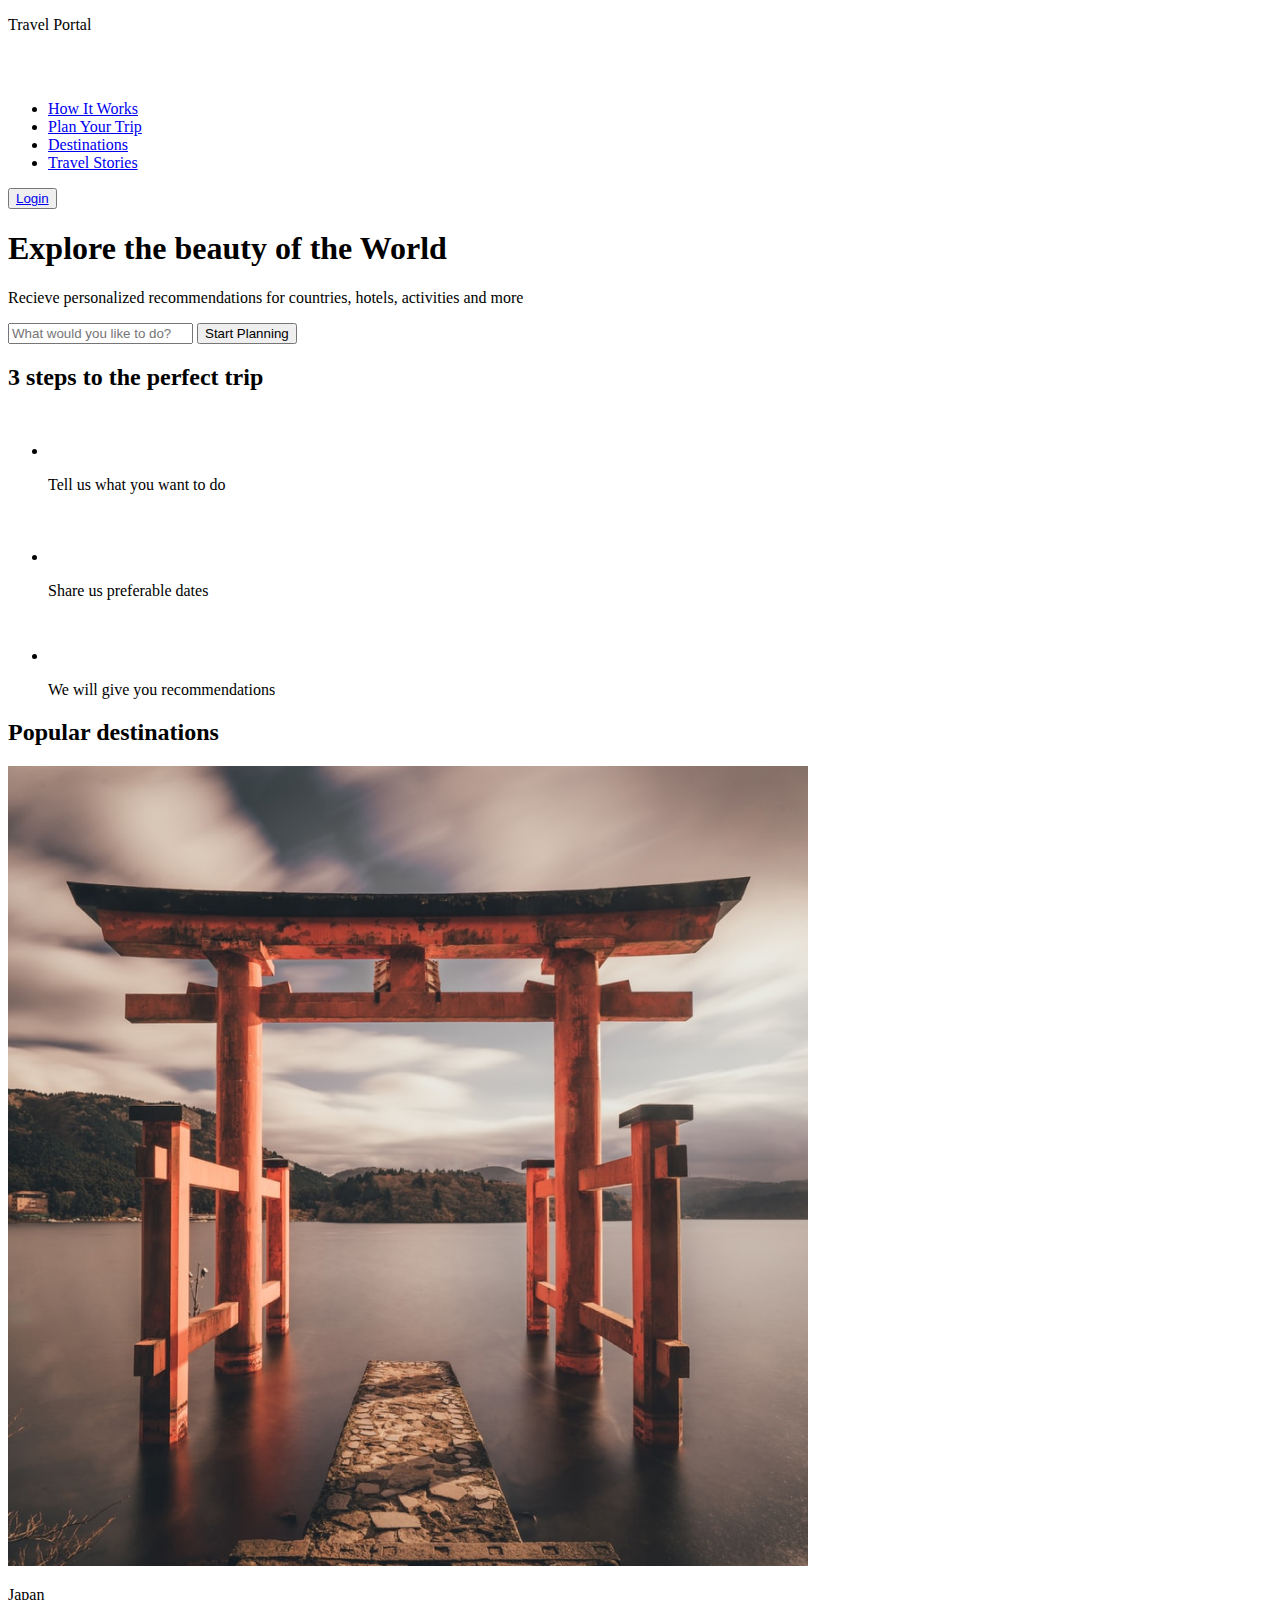
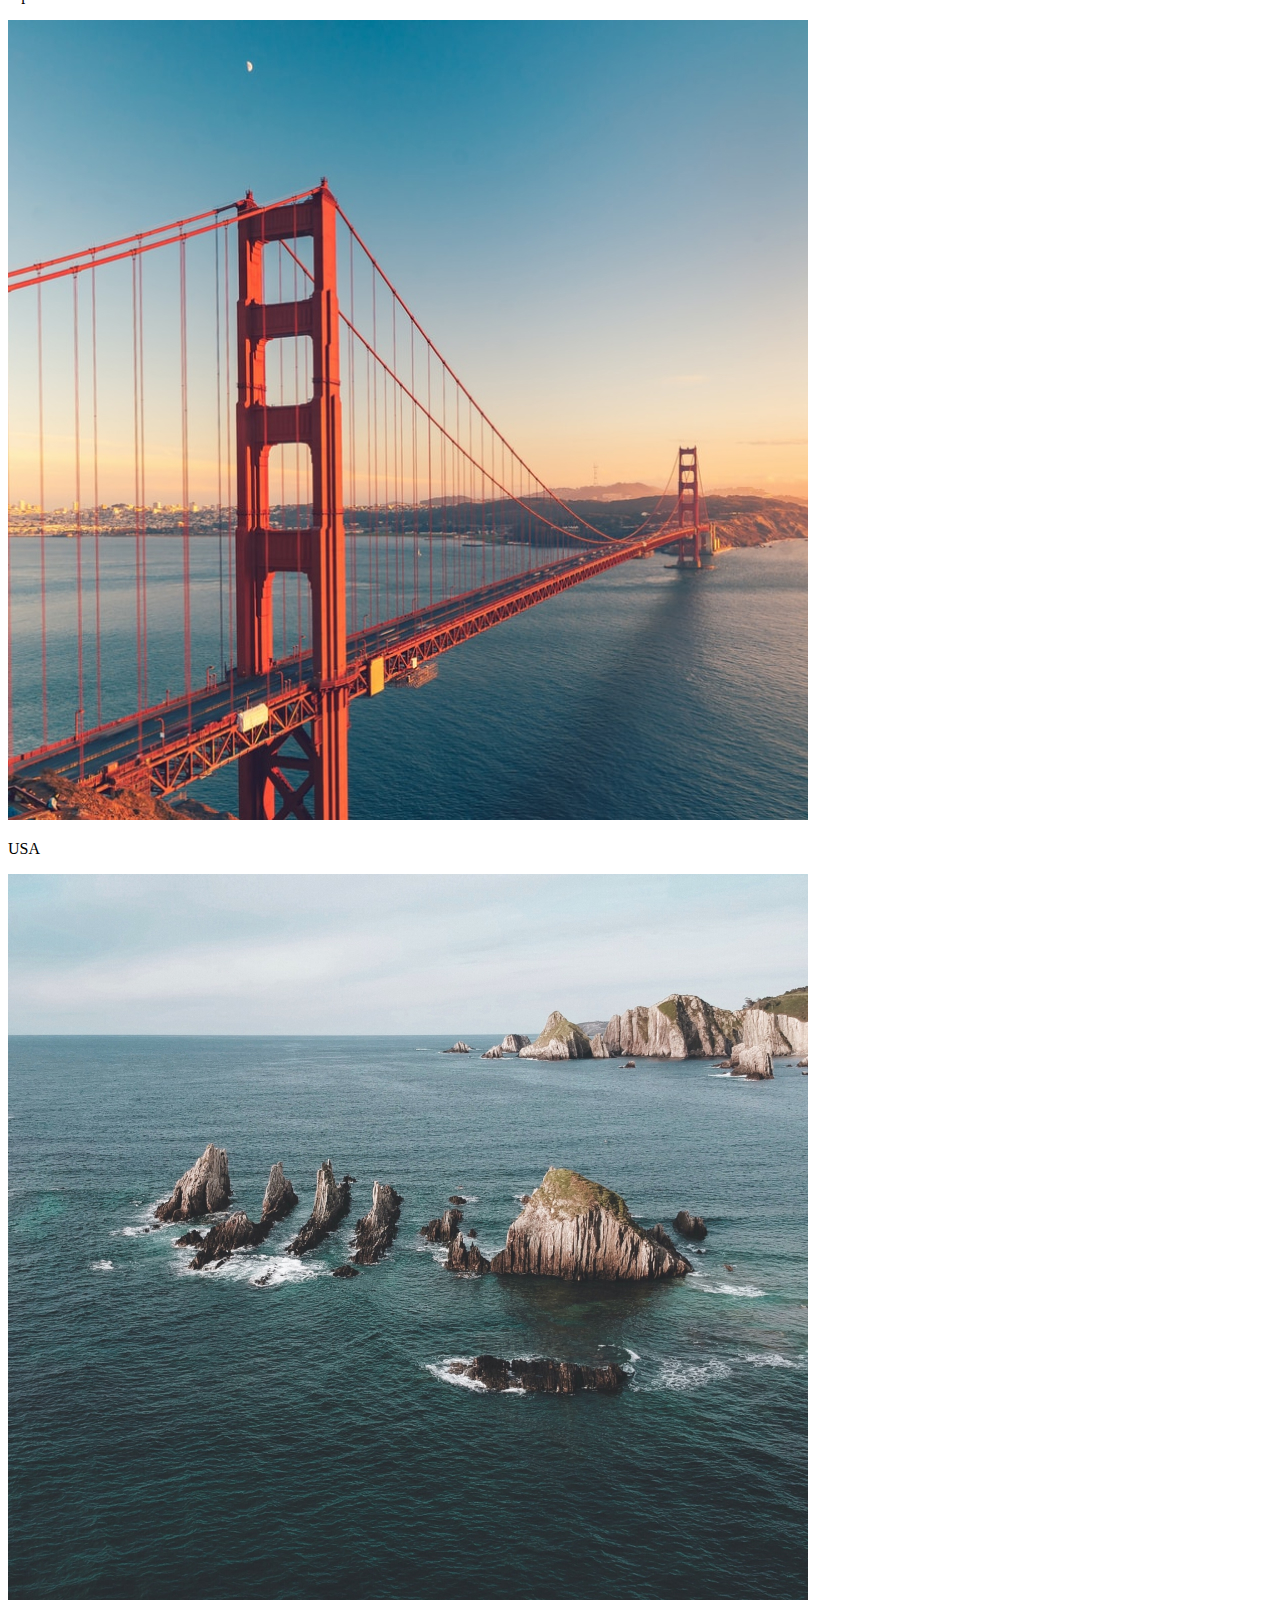
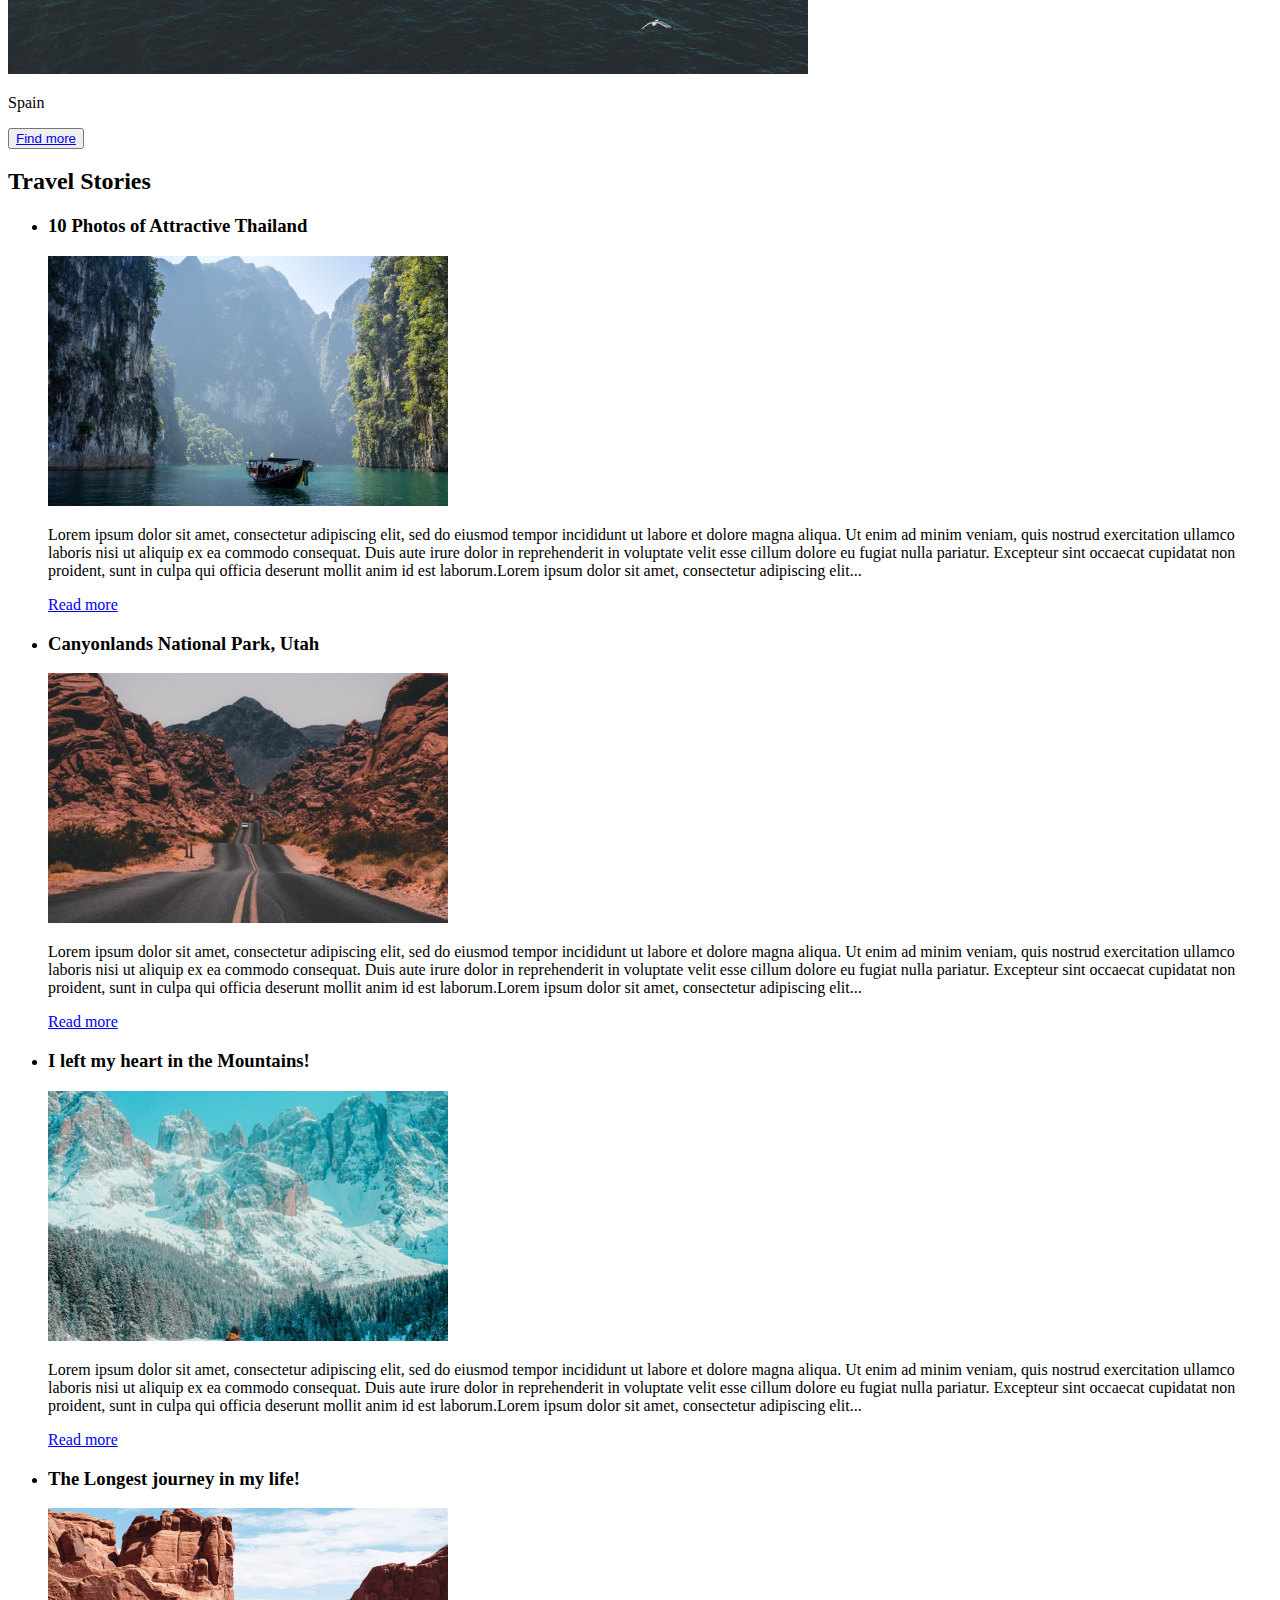
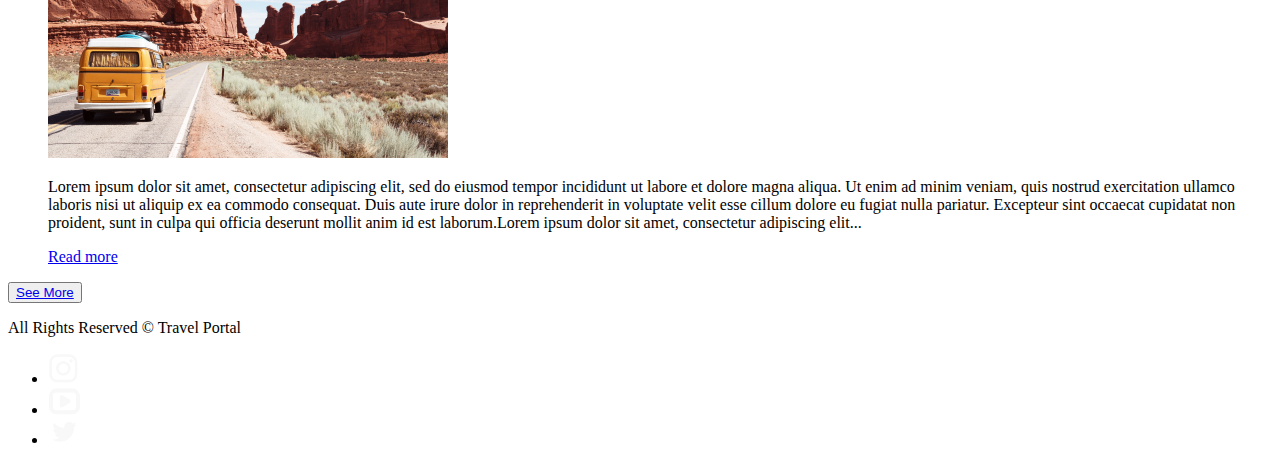
==== travel/index.html @ b2f16bc0 "feat: fill html file" ====
<!DOCTYPE html>
<html lang="en">

<head>
    <meta charset="UTF-8">
    <meta http-equiv="X-UA-Compatible" content="IE=edge">
    <meta name="viewport" content="width=device-width, initial-scale=1.0">
    <title>Travel</title>
    <link rel="stylesheet" href="style.css">
    <link rel="shortcut icon" href="assets/svg/site-logo.ico" type="image/x-icon">
</head>

<body>
    <div class="container">
        <header class="header">
            <p class="header__title">Travel Portal</p>
            <a class="logo-link" href="">
                <img class="logo" src="assets/svg/site-logo.svg" alt="Travel Portal logo" width="30" height="30">
            </a>
            <nav class="nav">
                <ul class="nav__list">
                    <li class="nav__item">
                        <a class="nav__link" href="#preview">How It Works</a>
                    </li>
                    <li class="nav__item">
                        <a class="nav__link" href="#steps">Plan Your Trip</a>
                    </li>
                    <li class="nav__item">
                        <a class="nav__link" href="#destinations">Destinations</a>
                    </li>
                    <li class="nav__item">
                        <a class="nav__link" href="#stories">Travel Stories</a>
                    </li>
                </ul>
            </nav>
            <button class="button">
                <a class="button__link" href="#">Login</a>
            </button>
        </header>
        <main class="main">
            <section class="preview" id="preview">
                <h1 class="preview__title">Explore the beauty of the World</h1>
                <p class="preview__text">Recieve personalized recommendations for countries, hotels, activities and more
                </p>
                <input class="preview__search" type="text" placeholder="What would you like to do?">
                <button class="button__link" href="#">Start Planning</button>
            </section>
            <section class="steps" id="steps">
                <h2 class="steps__title">3 steps to the perfect trip</h2>
                <ul class="steps__list">
                    <li class="steps__item">
                        <img class="steps__img" src="assets/svg/steps-bicycle.svg" alt="Bicycle" width="50" height="45">
                        <p class="steps__text">Tell us what you want to do</p>
                    </li>
                    <li class="steps__item">
                        <img class="steps__img" src="assets/svg/steps-calendar.svg" alt="Calendar" width="52"
                            height="52">
                        <p class="steps__text">Share us preferable dates</p>
                    </li>
                    <li class="steps__item">
                        <img class="steps__img" src="assets/svg/steps-airplane.svg" alt="Airplane" width="60"
                            height="45">
                        <p class="steps__text">We will give you recommendations</p>
                    </li>
                </ul>
            </section>
            <section class="destinations" id="destinations">
                <h2 class="destinations__title">Popular destinations</h2>
                <img class="destinations__img" src="assets/img/destinations-japan.jpg" alt="Japan" width="800"
                    height="800">
                <p class="destinations__text">Japan</p>
                <img class="destinations__img" src="assets/img/destinations-usa.jpg" alt="USA" width="800" height="800">
                <p class="destinations__text">USA</p>
                <img class="destinations__img" src="assets/img/destinations-spain.jpg" alt="Spain" width="800"
                    height="800">
                <p class="destinations__text">Spain</p>
                <button class="button">
                    <a class="button__link" href="#">Find more</a>
                </button>
            </section>
            <section class="stories" id="stories">
                <h2 class="stories__title">Travel Stories</h2>
                <ul class="stories__list">
                    <li class="stories__item">
                        <h3 class="stories__subtitle">10 Photos of Attractive Thailand</h3>
                        <img class="stories__img" src="assets/img/stories-river.jpg" alt="River" width="400"
                            height="250">
                        <p class="stories__text">Lorem ipsum dolor sit amet, consectetur adipiscing elit, sed do
                            eiusmod
                            tempor incididunt ut labore et dolore magna
                            aliqua. Ut enim ad minim veniam, quis nostrud exercitation ullamco laboris nisi ut aliquip
                            ex ea commodo consequat. Duis
                            aute irure dolor in reprehenderit in voluptate velit esse cillum dolore eu fugiat nulla
                            pariatur. Excepteur sint
                            occaecat cupidatat non proident, sunt in culpa qui officia deserunt mollit anim id est
                            laborum.Lorem ipsum dolor sit
                            amet, consectetur adipiscing elit...</p>
                        <a class="stories__link" href="#">Read more</a>
                    </li>
                    <li class="stories__item">
                        <h3 class="stories__subtitle">Canyonlands National Park, Utah</h3>
                        <img class="stories__img" src="assets/img/stories-long-road.jpg" alt="Long road" width="400"
                            height="250">
                        <p class="stories__text">Lorem ipsum dolor sit amet, consectetur adipiscing elit, sed do
                            eiusmod
                            tempor incididunt ut labore et dolore magna
                            aliqua. Ut enim ad minim veniam, quis nostrud exercitation ullamco laboris nisi ut aliquip
                            ex ea commodo consequat. Duis
                            aute irure dolor in reprehenderit in voluptate velit esse cillum dolore eu fugiat nulla
                            pariatur. Excepteur sint
                            occaecat cupidatat non proident, sunt in culpa qui officia deserunt mollit anim id est
                            laborum.Lorem ipsum dolor sit
                            amet, consectetur adipiscing elit...</p>
                        <a class="stories__link" href="#">Read more</a>
                    </li>
                    <li class="stories__item">
                        <h3 class="stories__subtitle">I left my heart in the Mountains!</h3>
                        <img class="stories__img" src="assets/img/stories-mountains.jpg" alt="Mountains" width="400"
                            height="250">
                        <p class="stories__text">Lorem ipsum dolor sit amet, consectetur adipiscing elit, sed do
                            eiusmod
                            tempor incididunt ut labore et dolore magna
                            aliqua. Ut enim ad minim veniam, quis nostrud exercitation ullamco laboris nisi ut aliquip
                            ex ea commodo consequat. Duis
                            aute irure dolor in reprehenderit in voluptate velit esse cillum dolore eu fugiat nulla
                            pariatur. Excepteur sint
                            occaecat cupidatat non proident, sunt in culpa qui officia deserunt mollit anim id est
                            laborum.Lorem ipsum dolor sit
                            amet, consectetur adipiscing elit...</p>
                        <a class="stories__link" href="#">Read more</a>
                    </li>
                    <li class="stories__item">
                        <h3 class="stories__subtitle">The Longest journey in my life!</h3>
                        <img class="stories__img" src="assets/img/stories-canyon.jpg" alt="Canyon" width="400"
                            height="250">
                        <p class="stories__text">Lorem ipsum dolor sit amet, consectetur adipiscing elit, sed do
                            eiusmod
                            tempor incididunt ut labore et dolore magna
                            aliqua. Ut enim ad minim veniam, quis nostrud exercitation ullamco laboris nisi ut aliquip
                            ex ea commodo consequat. Duis
                            aute irure dolor in reprehenderit in voluptate velit esse cillum dolore eu fugiat nulla
                            pariatur. Excepteur sint
                            occaecat cupidatat non proident, sunt in culpa qui officia deserunt mollit anim id est
                            laborum.Lorem ipsum dolor sit
                            amet, consectetur adipiscing elit...</p>
                        <a class="stories__link" href="#">Read more</a>
                    </li>
                </ul>
                <button class="button">
                    <a class="button__link" href="#">See More</a>
                </button>
            </section>
        </main>
        <footer class="footer">
            <p class="footer__copyright">All Rights Reserved &copy; Travel Portal</p>
            <ul class="social-list">
                <li class="social-list__item">
                    <a class="social-list__link" href="https://github.com/comeback-khv">
                        <img class="social-list__img" src="assets/svg/social-instagram.svg" alt="Instagram" width="31"
                            height="31">
                    </a>
                </li>
                <li class="social-list__item">
                    <a class="social-list__link" href="https://github.com/comeback-khv">
                        <img class="social-list__img" src="assets/svg/social-youtube.svg" alt="Youtube" width="33"
                            height="27">
                    </a>
                </li>
                <li class="social-list__item">
                    <a class="social-list__link" href="https://github.com/comeback-khv">
                        <img class="social-list__img" src="assets/svg/social-twitter.svg" alt="Twitter" width="32"
                            height="26">
                    </a>
                </li>
            </ul>
        </footer>
    </div>
</body>

</html>
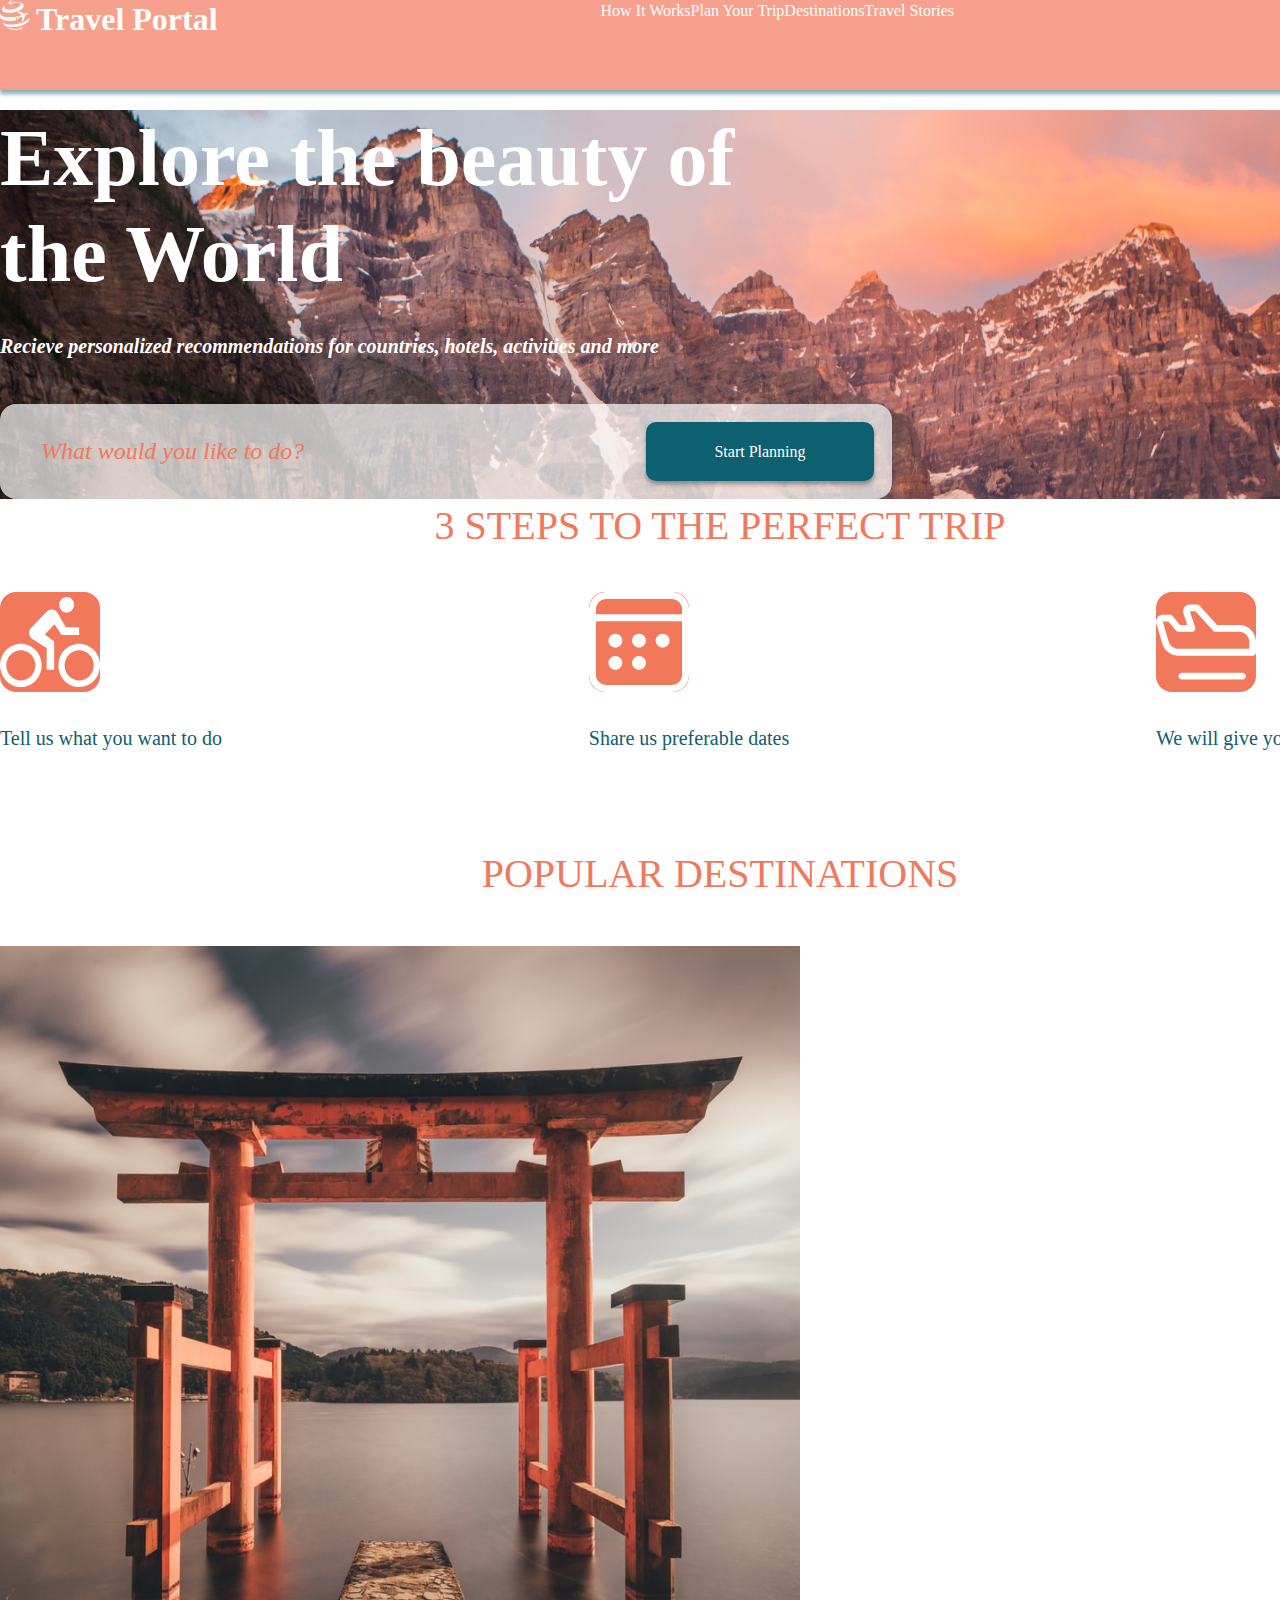
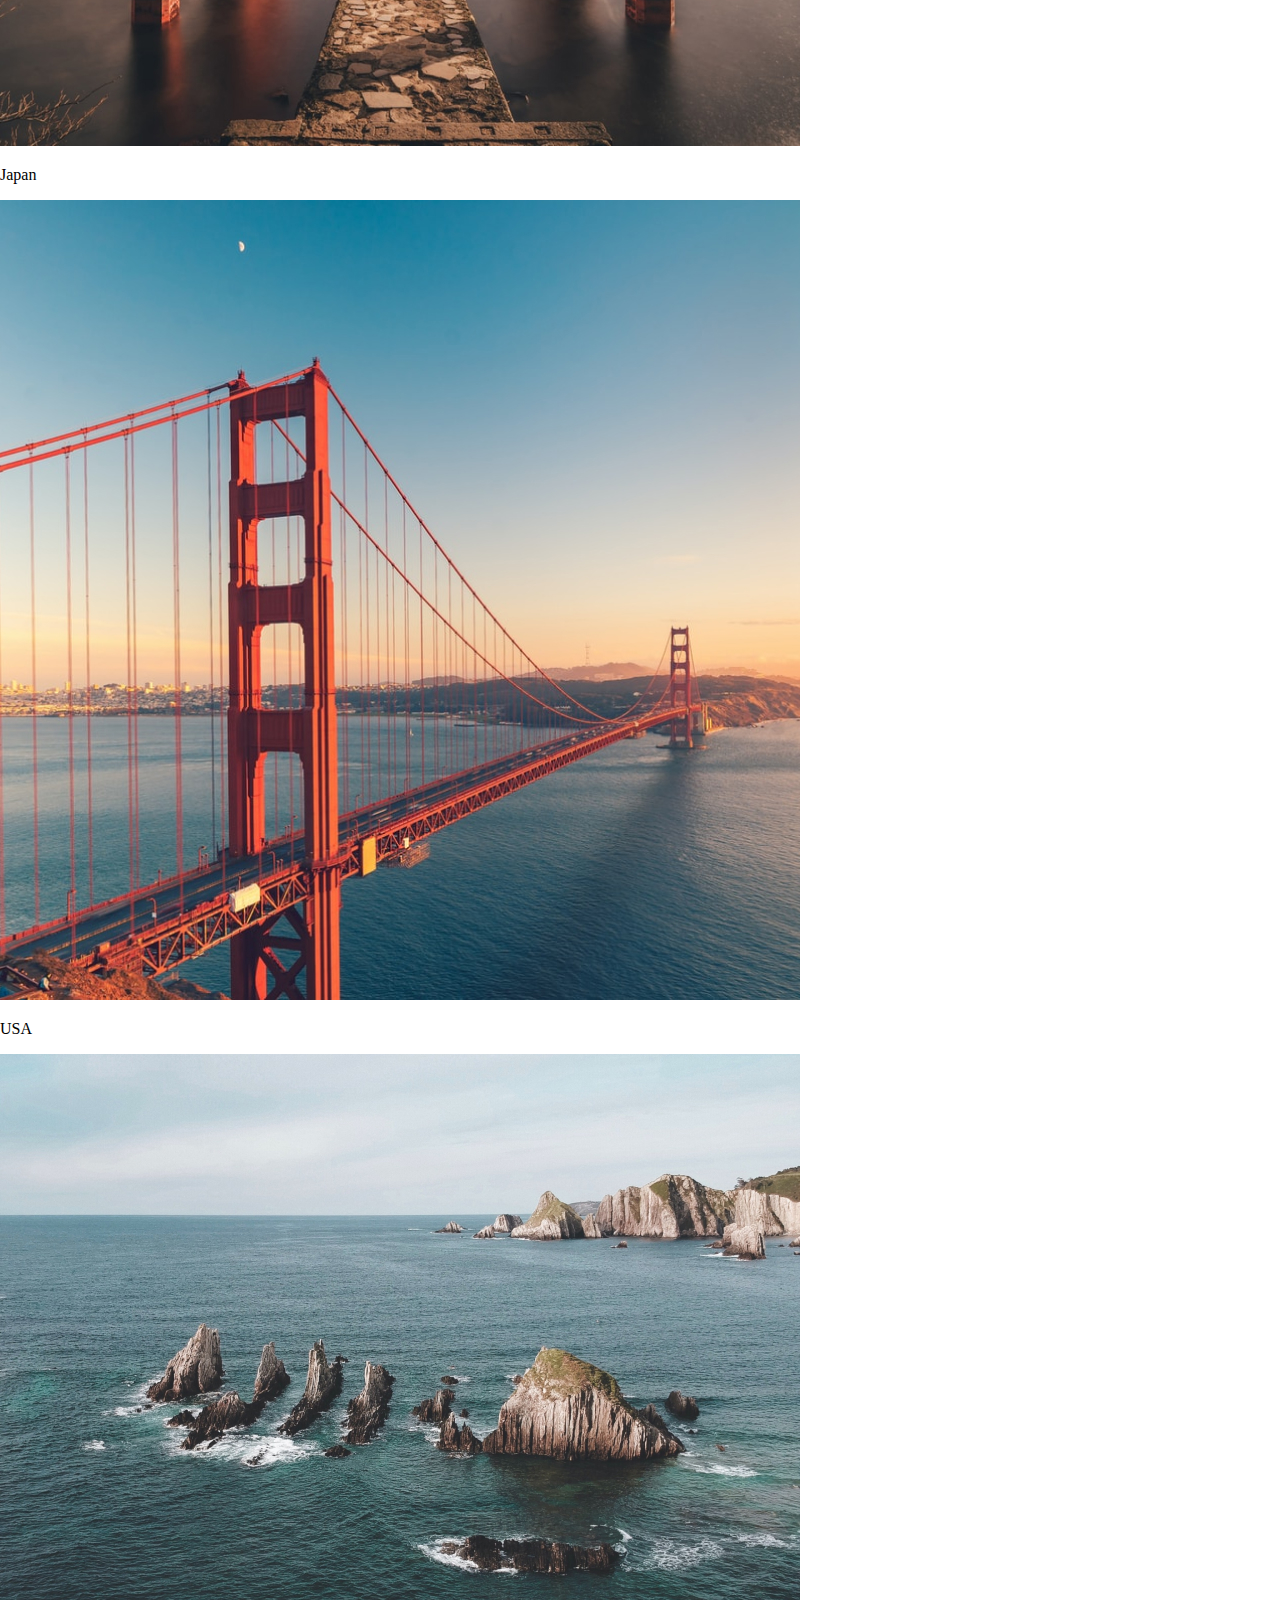
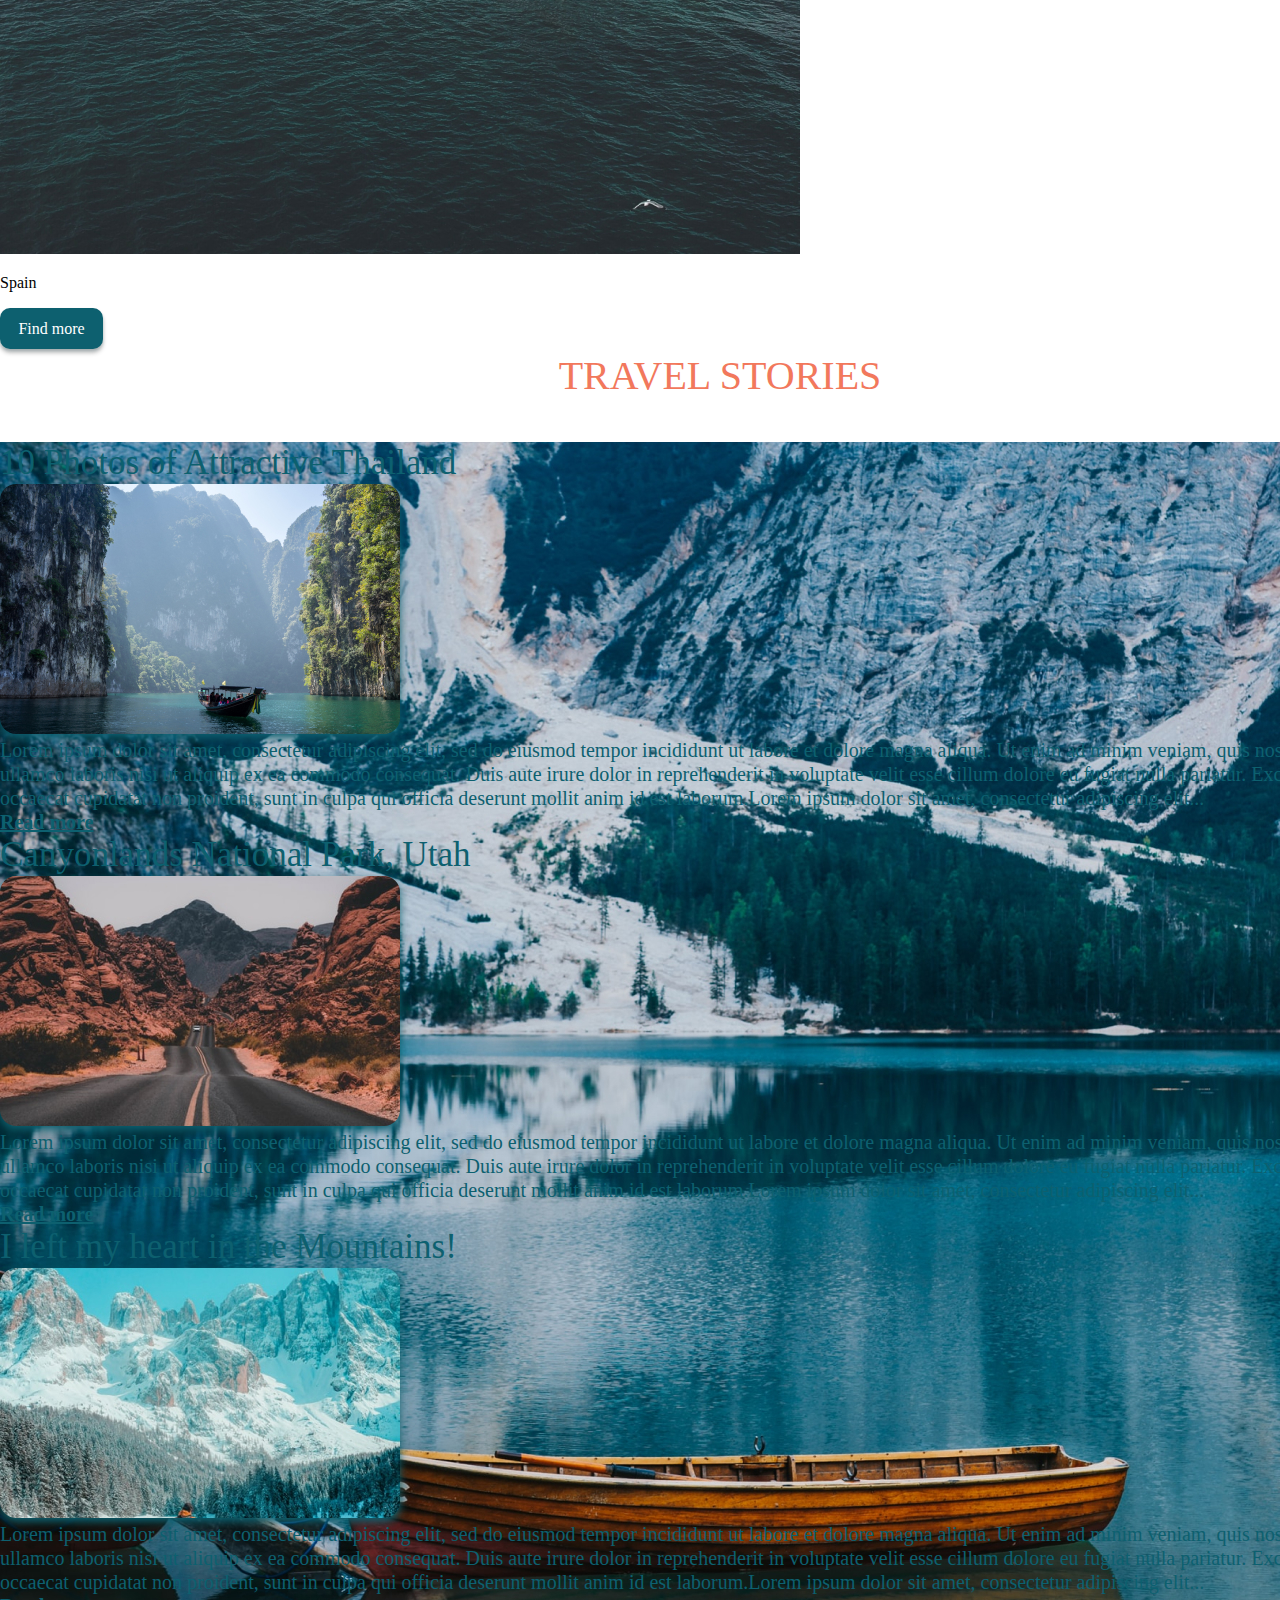
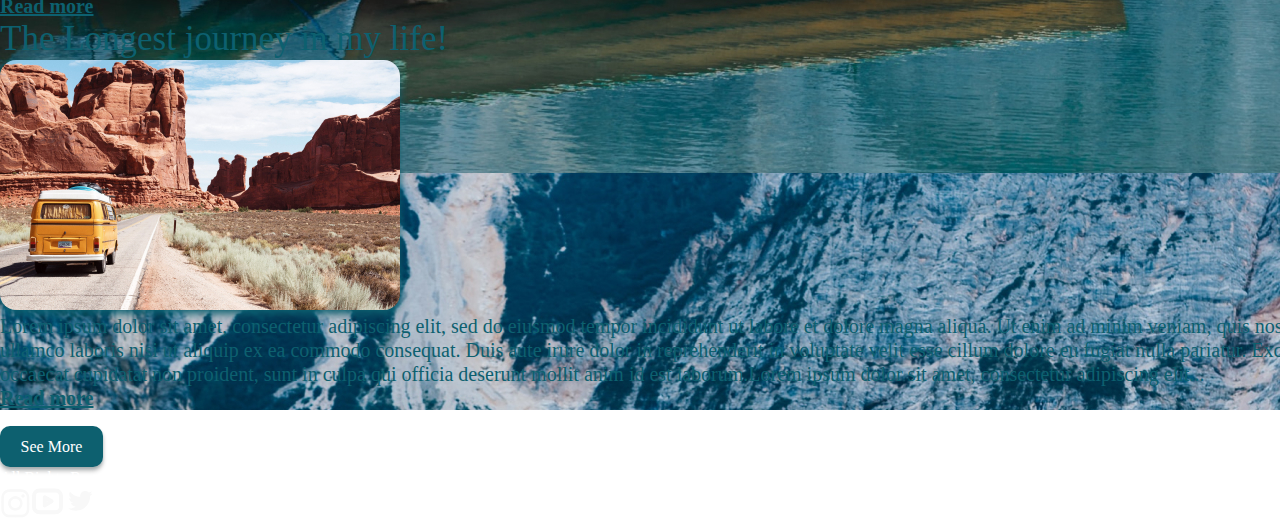
==== commit 836bd703: "feat: add css content and bg pics" ====
--- a/travel/index.html
+++ b/travel/index.html
@@ -13,10 +13,13 @@
 <body>
     <div class="container">
         <header class="header">
-            <p class="header__title">Travel Portal</p>
-            <a class="logo-link" href="">
-                <img class="logo" src="assets/svg/site-logo.svg" alt="Travel Portal logo" width="30" height="30">
-            </a>
+            <div class="logo">
+                <p class="logo__title">Travel Portal</p>
+                <a class="logo__link" href="#">
+                    <img class="logo__img" src="assets/svg/site-logo.svg" alt="Travel Portal logo" width="30"
+                        height="30">
+                </a>
+            </div>
             <nav class="nav">
                 <ul class="nav__list">
                     <li class="nav__item">
@@ -39,14 +42,18 @@
         </header>
         <main class="main">
             <section class="preview" id="preview">
-                <h1 class="preview__title">Explore the beauty of the World</h1>
+                <h1 class="preview__title">Explore the beauty of<br>the World</h1>
                 <p class="preview__text">Recieve personalized recommendations for countries, hotels, activities and more
                 </p>
-                <input class="preview__search" type="text" placeholder="What would you like to do?">
-                <button class="button__link" href="#">Start Planning</button>
+                <div class="preview__search">
+                    <input class="preview__input" type="text" placeholder="What would you like to do?">
+                    <button class="button preview__button">
+                        <a class="button__link" href="#">Start Planning</a>
+                    </button>
+                </div>
             </section>
             <section class="steps" id="steps">
-                <h2 class="steps__title">3 steps to the perfect trip</h2>
+                <h2 class="title steps__title">3 steps to the perfect trip</h2>
                 <ul class="steps__list">
                     <li class="steps__item">
                         <img class="steps__img" src="assets/svg/steps-bicycle.svg" alt="Bicycle" width="50" height="45">
@@ -65,7 +72,7 @@
                 </ul>
             </section>
             <section class="destinations" id="destinations">
-                <h2 class="destinations__title">Popular destinations</h2>
+                <h2 class="title destinations__title">Popular destinations</h2>
                 <img class="destinations__img" src="assets/img/destinations-japan.jpg" alt="Japan" width="800"
                     height="800">
                 <p class="destinations__text">Japan</p>
@@ -79,7 +86,7 @@
                 </button>
             </section>
             <section class="stories" id="stories">
-                <h2 class="stories__title">Travel Stories</h2>
+                <h2 class="title stories__title">Travel Stories</h2>
                 <ul class="stories__list">
                     <li class="stories__item">
                         <h3 class="stories__subtitle">10 Photos of Attractive Thailand</h3>
--- a/travel/style.css
+++ b/travel/style.css
@@ -0,0 +1,304 @@
+@font-face {
+    font-family: "Aleo";
+    src: url(assets/fonts/Aleo-Regular-400.ttf);
+    font-weight: 400;
+}
+
+@font-face {
+    font-family: "Aleo";
+    src: url(assets/fonts/Aleo-Bold-700.ttf);
+    font-weight: 700;
+}
+
+@font-face {
+    font-family: "Aleo";
+    src: url(assets/fonts/Aleo-Bold-Italic-700.ttf);
+    font-style: italic;
+    font-weight: 700;
+}
+
+@font-face {
+    font-family: "Magra";
+    src: url(assets/fonts/Magra-Bold-600.ttf);
+    font-weight: 600;
+}
+
+@font-face {
+    font-family: "Red Hat Text";
+    src: url(assets/fonts/RedHatText-Medium-500.ttf);
+    font-weight: 500;
+}
+
+body {
+    margin: 0;
+}
+
+.container {
+    margin: 0 auto;
+    width: 1440px;
+}
+
+.header {
+    display: flex;
+    justify-content: space-between;
+    margin-bottom: 20px;
+    height: 90px;
+    background: rgba(242, 120, 92, 0.7);
+    box-shadow: 0px 4px 4px rgba(13, 96, 111, 0.5);
+}
+
+.logo {
+    display: flex;
+}
+
+.logo__title {
+    order: 1;
+    margin: 0;
+    font-family: 'Magra';
+    font-weight: 600;
+    font-size: 32px;
+    line-height: 39px;
+    color: #FFFFFF;
+}
+
+.logo__link {}
+
+.logo__img {
+    margin-right: 6px;
+}
+
+.nav {}
+
+.nav__list {
+    display: flex;
+    justify-content: space-between;
+    margin: 0;
+    padding: 0;
+    list-style: none;
+}
+
+.nav__item {
+    font-family: 'Red Hat Text';
+    font-weight: 500;
+    font-size: 16px;
+    line-height: 21px;
+}
+
+.nav__link {
+    text-decoration: none;
+    color: #FFFFFF;
+}
+
+.button {
+    width: 103px;
+    height: 41px;
+    font-family: 'Red Hat Text';
+    font-weight: 500;
+    font-size: 16px;
+    line-height: 21px;
+    border: none;
+    border-radius: 10px;
+    background: #0D606F;
+    box-shadow: 0px 4px 4px rgba(0, 0, 0, 0.25), 0px 2px 3px rgba(13, 96, 111, 0.16);
+}
+
+.button__link {
+    text-decoration: none;
+    color: #FFFFFF;
+}
+
+.main {}
+
+.preview {
+    background-image: url(assets/img/preview-nature.jpg);
+}
+
+.preview__title {
+    margin: 0;
+    margin-bottom: 32px;
+    font-family: 'Aleo';
+    font-size: 80px;
+    font-weight: 700;
+    line-height: 96px;
+    letter-spacing: 0em;
+    color: #FFFFFF;
+}
+
+.preview__text {
+    margin: 0;
+    margin-bottom: 46px;
+    font-family: 'Aleo';
+    font-style: italic;
+    font-weight: 700;
+    font-size: 20px;
+    line-height: 24px;
+    color: #FFFFFF;
+}
+
+.preview__search {
+    position: relative;
+}
+
+.preview__input {
+    box-sizing:border-box;
+    padding-left: 41px;
+    width: 892px;
+    height: 95px;
+    border-radius: 16px;
+    border: none;
+    outline: none;
+    font-family: Aleo;
+    font-size: 24px;
+    font-style: italic;
+    font-weight: 400;
+    line-height: 29px;
+    letter-spacing: 0em;
+    color: #F2785C;
+    background: rgba(255, 255, 255, 0.7);
+}
+
+.preview__input::placeholder {
+    font-family: Aleo;
+    font-size: 24px;
+    font-style: italic;
+    font-weight: 400;
+    line-height: 29px;
+    letter-spacing: 0em;
+    color: #F2785C;
+}
+
+.preview__button {
+    position: absolute;
+    top: 18px;
+    left: 646px;
+    width: 228px;
+    height: 59px;
+}
+
+.steps {
+    margin-bottom: 97px;
+}
+
+.title {
+    text-align: center;
+    margin: 0;
+    font-family: 'Red Hat Text';
+    font-weight: 500;
+    font-size: 40px;
+    line-height: 53px;
+    color: #F2785C;
+    text-transform: uppercase;
+}
+
+.steps__title {
+    margin-bottom: 40px;
+}
+
+.steps__list {
+    display: flex;
+    justify-content: space-between;
+    margin: 0;
+    padding: 0;
+    list-style: none;
+}
+
+.steps__item {}
+
+.steps__img {
+    margin-bottom: 30px;
+    width: 100px;
+    height: 100px;
+    border-radius: 16px;
+    background: #F2785C;
+}
+
+.steps__text {
+    margin: 0;
+    font-family: Aleo;
+    font-size: 20px;
+    font-weight: 400;
+    line-height: 24px;
+    letter-spacing: 0em;
+    color: #0D606F;
+}
+
+.destinations {}
+
+.destinations__title {
+    margin-bottom: 46px;
+}
+
+.destinations__img {}
+
+.destinations__text {}
+
+.stories {}
+
+.stories__title {
+    margin-bottom: 40px;
+}
+
+.stories__list {
+    padding: 0;
+    list-style: none;
+    background-image: url(assets/img/stories-nature.jpg);
+
+}
+
+.stories__item {}
+
+.stories__subtitle {
+    margin: 0;
+    font-family: 'Aleo';
+    font-weight: 400;
+    font-size: 35px;
+    line-height: 42px;
+    color: #0D606F;
+}
+
+.stories__img {
+    filter: drop-shadow(0px 4px 4px #0D606F);
+    border-radius: 16px;
+}
+
+.stories__text {
+    margin: 0;
+    font-family: 'Aleo';
+    font-weight: 400;
+    font-size: 20px;
+    line-height: 24px;
+    color: #0D606F;
+}
+
+.stories__link {
+    font-family: 'Aleo';
+    font-weight: 700;
+    font-size: 20px;
+    line-height: 24px;
+    text-decoration-line: underline;
+    color: #0D606F;
+}
+
+.footer {}
+
+.footer__copyright {
+    margin: 0;
+    font-family: 'Red Hat Text';
+    font-weight: 500;
+    font-size: 16px;
+    line-height: 21px;
+    color: #FFFFFF;
+}
+
+.social-list {
+    display: flex;
+    list-style: none;
+    margin: 0;
+    padding: 0;
+}
+
+.social-list__item {}
+
+.social-list__link {}
+
+.social-list__img {}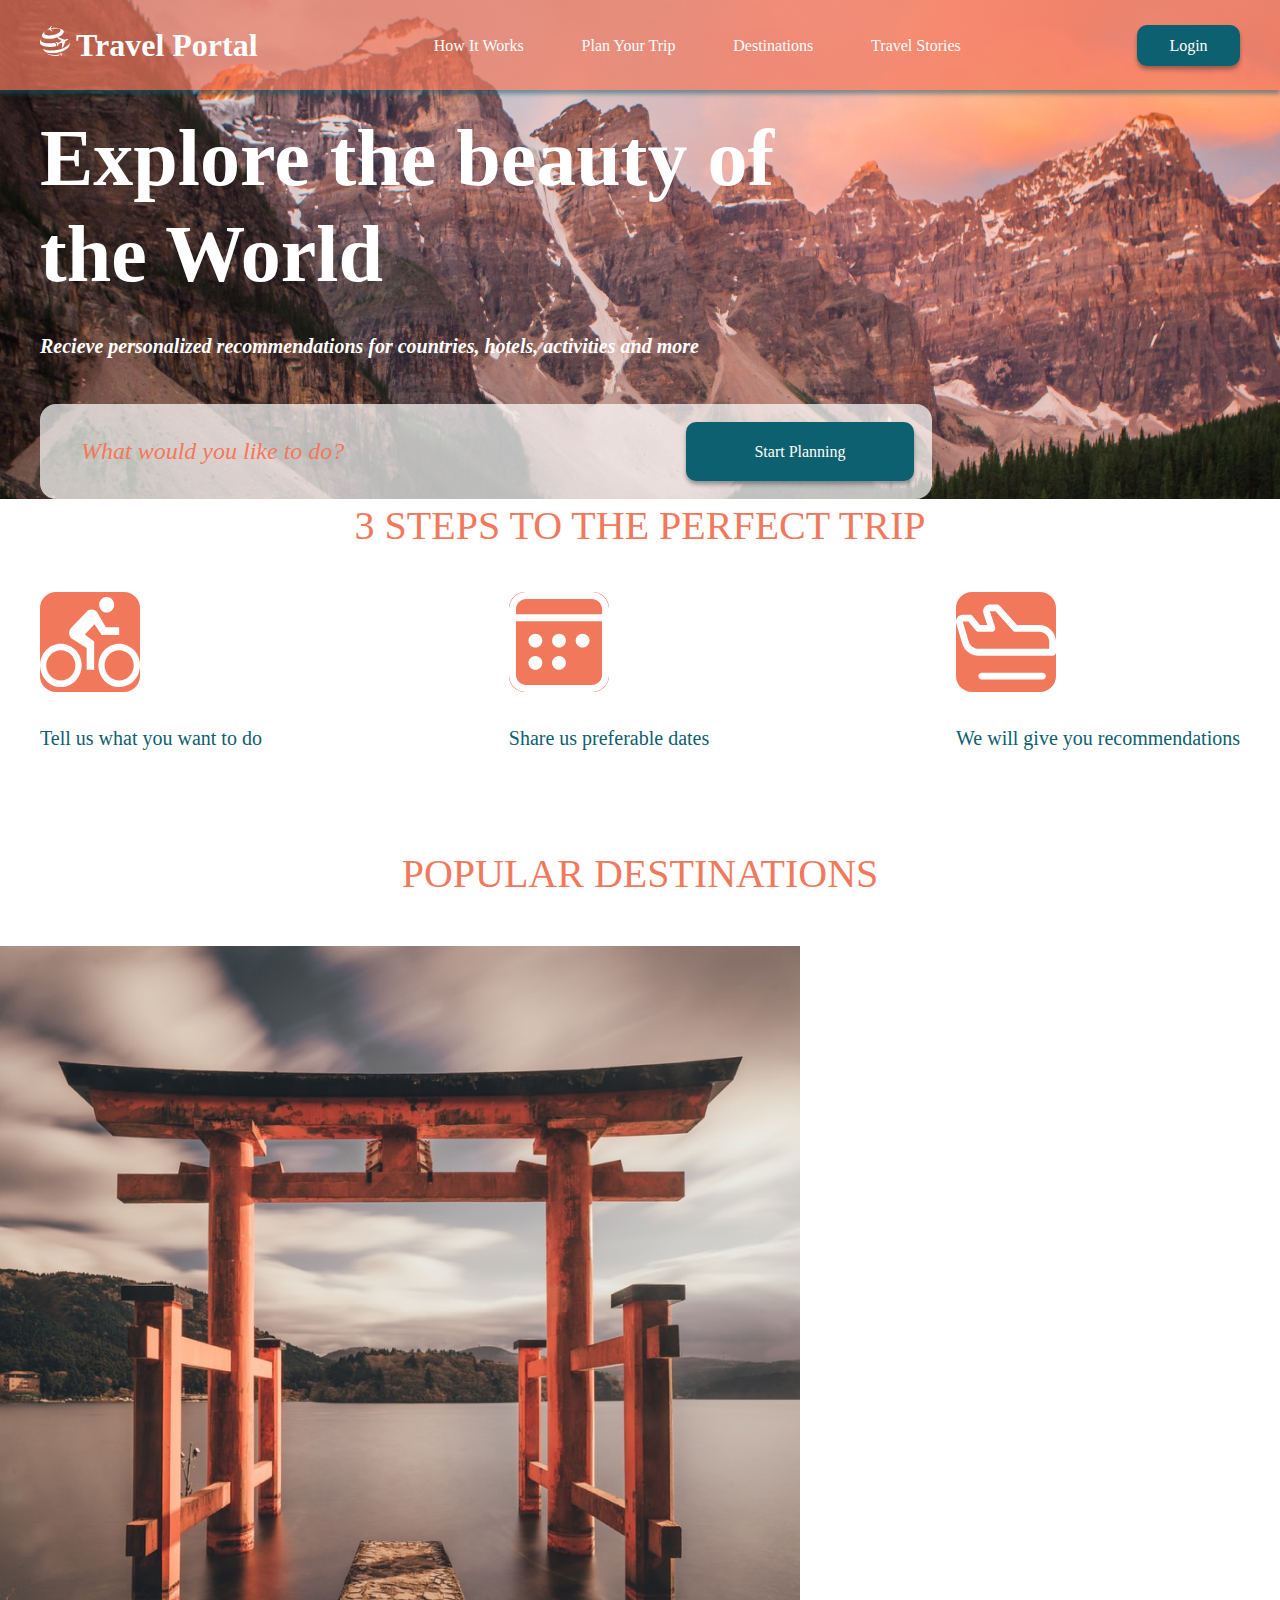
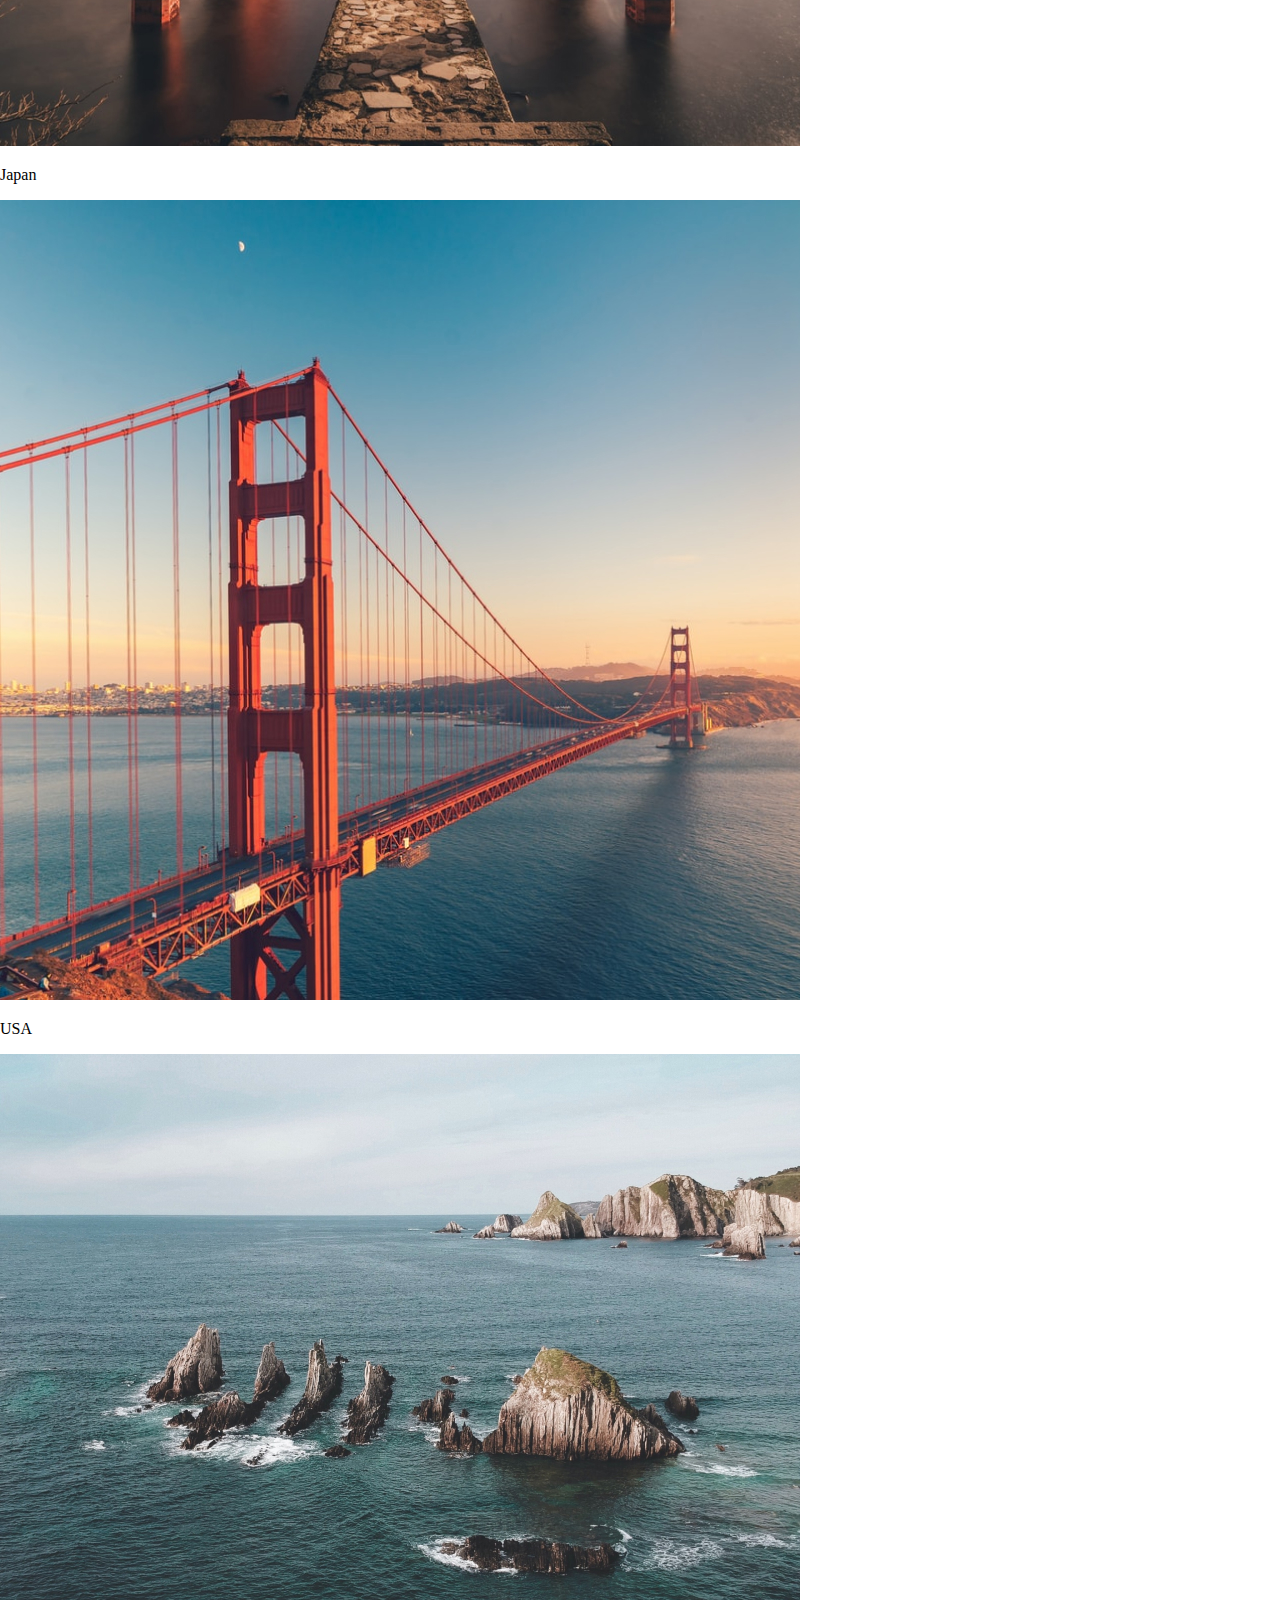
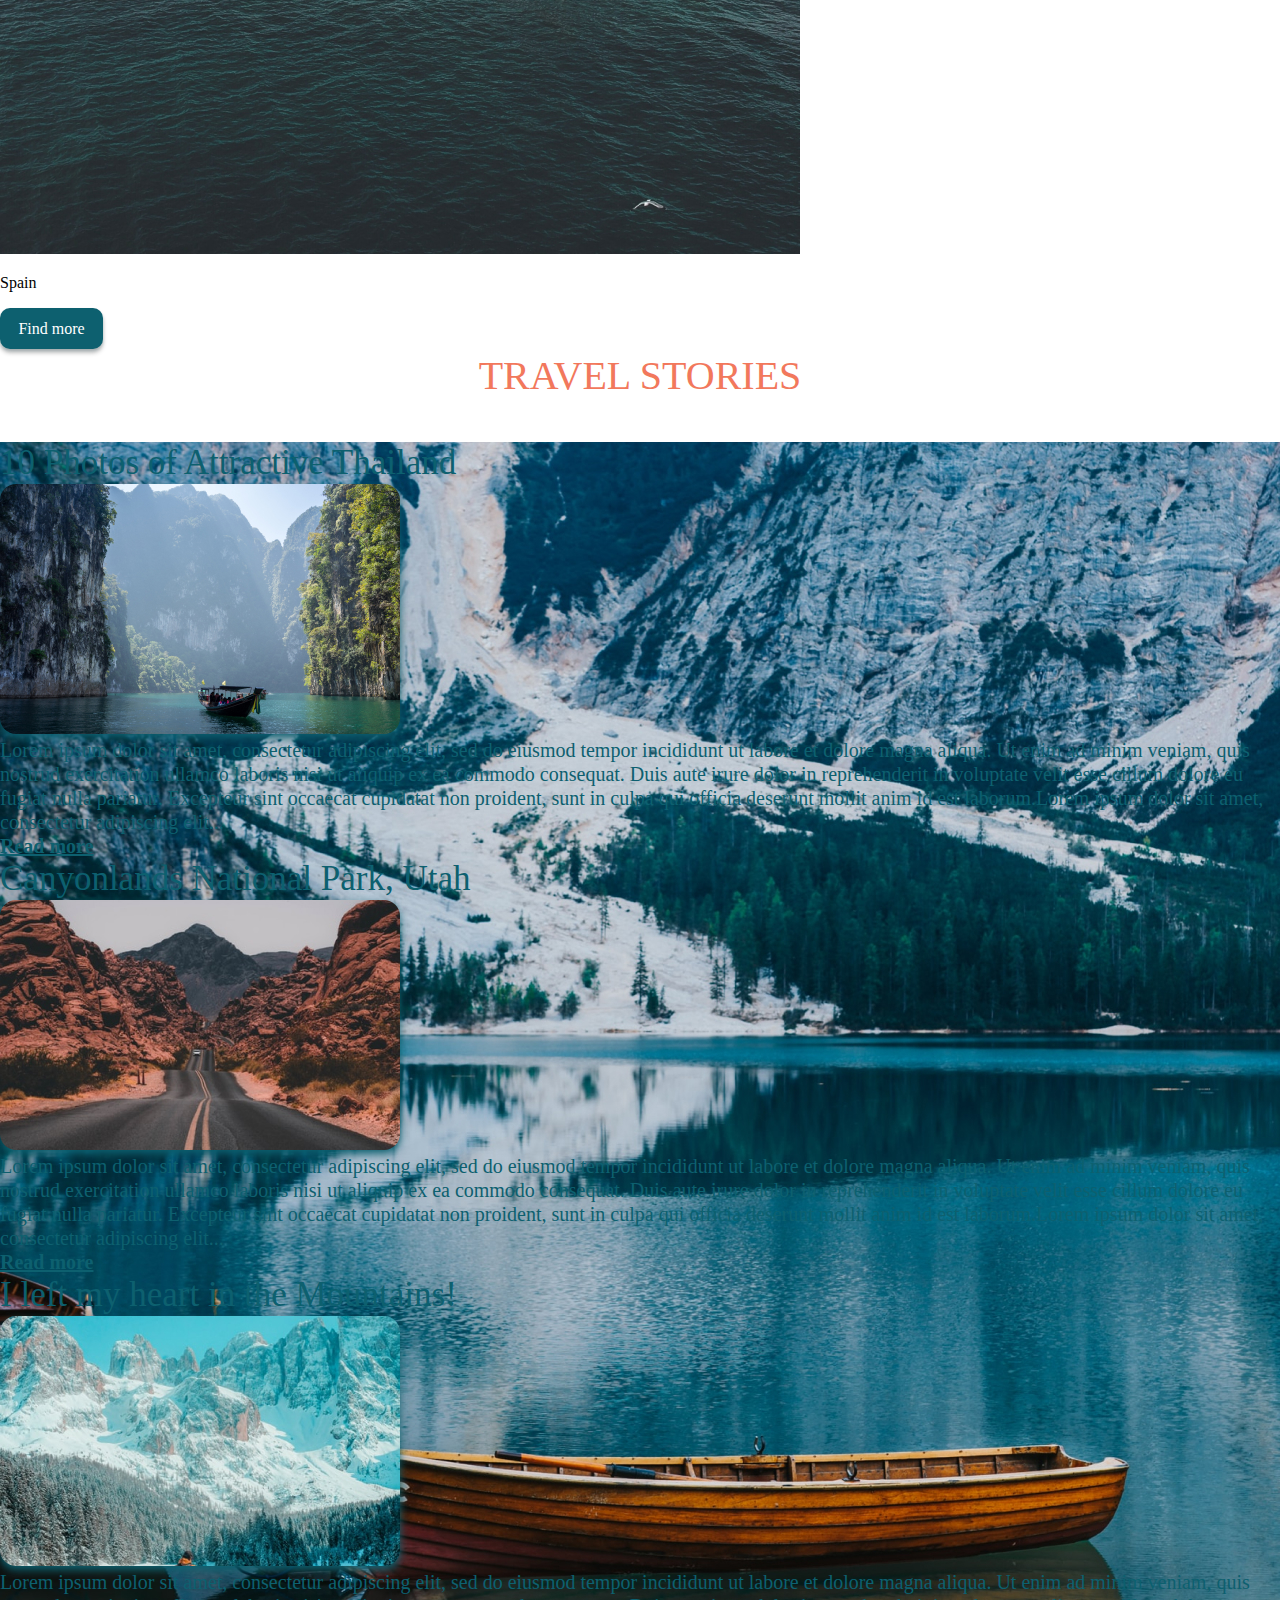
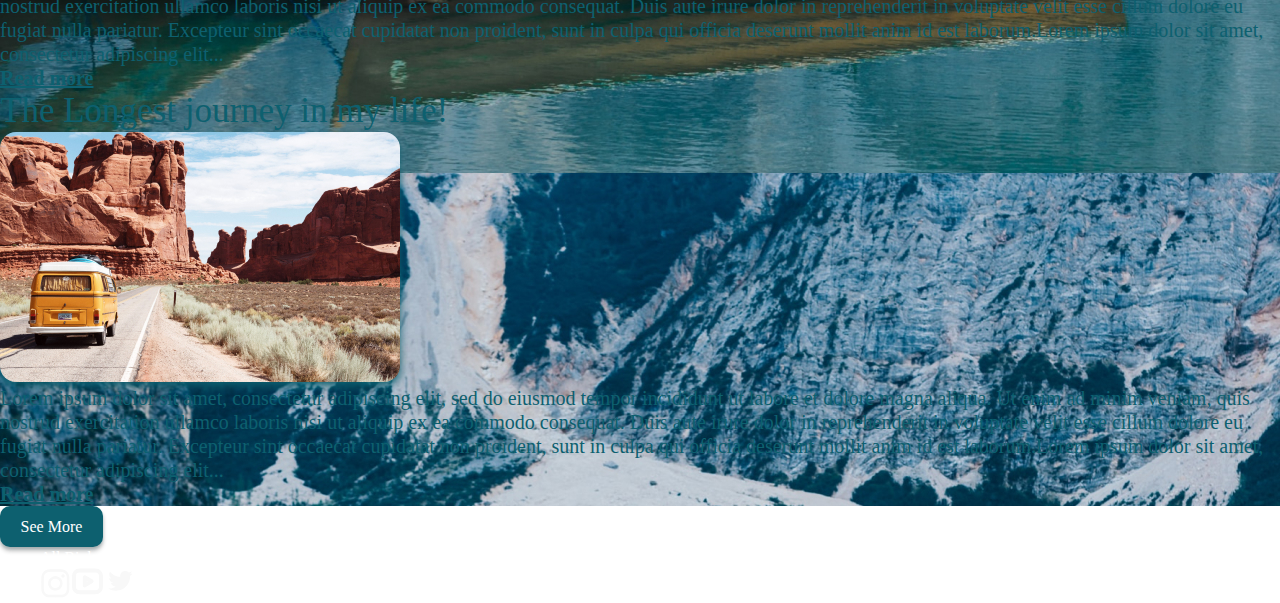
==== commit bdddd0e0: "feat: add css content" ====
--- a/travel/index.html
+++ b/travel/index.html
@@ -10,49 +10,58 @@
     <link rel="shortcut icon" href="assets/svg/site-logo.ico" type="image/x-icon">
 </head>
 
-<body>
+<body class="body">
     <div class="container">
-        <header class="header">
-            <div class="logo">
-                <p class="logo__title">Travel Portal</p>
-                <a class="logo__link" href="#">
-                    <img class="logo__img" src="assets/svg/site-logo.svg" alt="Travel Portal logo" width="30"
-                        height="30">
-                </a>
-            </div>
-            <nav class="nav">
-                <ul class="nav__list">
-                    <li class="nav__item">
-                        <a class="nav__link" href="#preview">How It Works</a>
-                    </li>
-                    <li class="nav__item">
-                        <a class="nav__link" href="#steps">Plan Your Trip</a>
-                    </li>
-                    <li class="nav__item">
-                        <a class="nav__link" href="#destinations">Destinations</a>
-                    </li>
-                    <li class="nav__item">
-                        <a class="nav__link" href="#stories">Travel Stories</a>
-                    </li>
-                </ul>
-            </nav>
-            <button class="button">
-                <a class="button__link" href="#">Login</a>
-            </button>
-        </header>
-        <main class="main">
-            <section class="preview" id="preview">
-                <h1 class="preview__title">Explore the beauty of<br>the World</h1>
-                <p class="preview__text">Recieve personalized recommendations for countries, hotels, activities and more
-                </p>
-                <div class="preview__search">
-                    <input class="preview__input" type="text" placeholder="What would you like to do?">
-                    <button class="button preview__button">
-                        <a class="button__link" href="#">Start Planning</a>
+        <div class="background-top">
+            <header class="header">
+                <div class="content-container header__container">
+                    <div class="logo">
+                        <p class="logo__title">Travel Portal</p>
+                        <a class="logo__link" href="#">
+                            <img class="logo__img" src="assets/svg/site-logo.svg" alt="Travel Portal logo" width="30"
+                                height="30">
+                        </a>
+                    </div>
+                    <nav class="nav">
+                        <ul class="nav__list">
+                            <li class="nav__item">
+                                <a class="nav__link" href="#preview">How It Works</a>
+                            </li>
+                            <li class="nav__item">
+                                <a class="nav__link" href="#steps">Plan Your Trip</a>
+                            </li>
+                            <li class="nav__item">
+                                <a class="nav__link" href="#destinations">Destinations</a>
+                            </li>
+                            <li class="nav__item">
+                                <a class="nav__link" href="#stories">Travel Stories</a>
+                            </li>
+                        </ul>
+                    </nav>
+                    <button class="button">
+                        <a class="button__link" href="#">Login</a>
                     </button>
                 </div>
-            </section>
-            <section class="steps" id="steps">
+            </header>
+            <main class="main">
+                <section class="preview" id="preview">
+                    <div class="content-container">
+                        <h1 class="preview__title">Explore the beauty of<br>the World</h1>
+                        <p class="preview__text">Recieve personalized recommendations for countries, hotels, activities
+                            and
+                            more
+                        </p>
+                        <div class="preview__search">
+                            <input class="preview__input" type="text" placeholder="What would you like to do?">
+                            <button class="button preview__button">
+                                <a class="button__link" href="#">Start Planning</a>
+                            </button>
+                        </div>
+                    </div>
+                </section>
+        </div>
+        <section class="steps" id="steps">
+            <div class="content-container">
                 <h2 class="title steps__title">3 steps to the perfect trip</h2>
                 <ul class="steps__list">
                     <li class="steps__item">
@@ -70,116 +79,127 @@
                         <p class="steps__text">We will give you recommendations</p>
                     </li>
                 </ul>
-            </section>
-            <section class="destinations" id="destinations">
-                <h2 class="title destinations__title">Popular destinations</h2>
-                <img class="destinations__img" src="assets/img/destinations-japan.jpg" alt="Japan" width="800"
-                    height="800">
-                <p class="destinations__text">Japan</p>
-                <img class="destinations__img" src="assets/img/destinations-usa.jpg" alt="USA" width="800" height="800">
-                <p class="destinations__text">USA</p>
-                <img class="destinations__img" src="assets/img/destinations-spain.jpg" alt="Spain" width="800"
-                    height="800">
-                <p class="destinations__text">Spain</p>
-                <button class="button">
-                    <a class="button__link" href="#">Find more</a>
-                </button>
-            </section>
-            <section class="stories" id="stories">
-                <h2 class="title stories__title">Travel Stories</h2>
-                <ul class="stories__list">
-                    <li class="stories__item">
-                        <h3 class="stories__subtitle">10 Photos of Attractive Thailand</h3>
-                        <img class="stories__img" src="assets/img/stories-river.jpg" alt="River" width="400"
-                            height="250">
-                        <p class="stories__text">Lorem ipsum dolor sit amet, consectetur adipiscing elit, sed do
-                            eiusmod
-                            tempor incididunt ut labore et dolore magna
-                            aliqua. Ut enim ad minim veniam, quis nostrud exercitation ullamco laboris nisi ut aliquip
-                            ex ea commodo consequat. Duis
-                            aute irure dolor in reprehenderit in voluptate velit esse cillum dolore eu fugiat nulla
-                            pariatur. Excepteur sint
-                            occaecat cupidatat non proident, sunt in culpa qui officia deserunt mollit anim id est
-                            laborum.Lorem ipsum dolor sit
-                            amet, consectetur adipiscing elit...</p>
-                        <a class="stories__link" href="#">Read more</a>
-                    </li>
-                    <li class="stories__item">
-                        <h3 class="stories__subtitle">Canyonlands National Park, Utah</h3>
-                        <img class="stories__img" src="assets/img/stories-long-road.jpg" alt="Long road" width="400"
-                            height="250">
-                        <p class="stories__text">Lorem ipsum dolor sit amet, consectetur adipiscing elit, sed do
-                            eiusmod
-                            tempor incididunt ut labore et dolore magna
-                            aliqua. Ut enim ad minim veniam, quis nostrud exercitation ullamco laboris nisi ut aliquip
-                            ex ea commodo consequat. Duis
-                            aute irure dolor in reprehenderit in voluptate velit esse cillum dolore eu fugiat nulla
-                            pariatur. Excepteur sint
-                            occaecat cupidatat non proident, sunt in culpa qui officia deserunt mollit anim id est
-                            laborum.Lorem ipsum dolor sit
-                            amet, consectetur adipiscing elit...</p>
-                        <a class="stories__link" href="#">Read more</a>
-                    </li>
-                    <li class="stories__item">
-                        <h3 class="stories__subtitle">I left my heart in the Mountains!</h3>
-                        <img class="stories__img" src="assets/img/stories-mountains.jpg" alt="Mountains" width="400"
-                            height="250">
-                        <p class="stories__text">Lorem ipsum dolor sit amet, consectetur adipiscing elit, sed do
-                            eiusmod
-                            tempor incididunt ut labore et dolore magna
-                            aliqua. Ut enim ad minim veniam, quis nostrud exercitation ullamco laboris nisi ut aliquip
-                            ex ea commodo consequat. Duis
-                            aute irure dolor in reprehenderit in voluptate velit esse cillum dolore eu fugiat nulla
-                            pariatur. Excepteur sint
-                            occaecat cupidatat non proident, sunt in culpa qui officia deserunt mollit anim id est
-                            laborum.Lorem ipsum dolor sit
-                            amet, consectetur adipiscing elit...</p>
-                        <a class="stories__link" href="#">Read more</a>
-                    </li>
-                    <li class="stories__item">
-                        <h3 class="stories__subtitle">The Longest journey in my life!</h3>
-                        <img class="stories__img" src="assets/img/stories-canyon.jpg" alt="Canyon" width="400"
-                            height="250">
-                        <p class="stories__text">Lorem ipsum dolor sit amet, consectetur adipiscing elit, sed do
-                            eiusmod
-                            tempor incididunt ut labore et dolore magna
-                            aliqua. Ut enim ad minim veniam, quis nostrud exercitation ullamco laboris nisi ut aliquip
-                            ex ea commodo consequat. Duis
-                            aute irure dolor in reprehenderit in voluptate velit esse cillum dolore eu fugiat nulla
-                            pariatur. Excepteur sint
-                            occaecat cupidatat non proident, sunt in culpa qui officia deserunt mollit anim id est
-                            laborum.Lorem ipsum dolor sit
-                            amet, consectetur adipiscing elit...</p>
-                        <a class="stories__link" href="#">Read more</a>
-                    </li>
-                </ul>
-                <button class="button">
-                    <a class="button__link" href="#">See More</a>
-                </button>
-            </section>
+            </div>
+        </section>
+        <section class="destinations" id="destinations">
+            <h2 class="title destinations__title">Popular destinations</h2>
+            <img class="destinations__img" src="assets/img/destinations-japan.jpg" alt="Japan" width="800" height="800">
+            <p class="destinations__text">Japan</p>
+            <img class="destinations__img" src="assets/img/destinations-usa.jpg" alt="USA" width="800" height="800">
+            <p class="destinations__text">USA</p>
+            <img class="destinations__img" src="assets/img/destinations-spain.jpg" alt="Spain" width="800" height="800">
+            <p class="destinations__text">Spain</p>
+            <button class="button">
+                <a class="button__link" href="#">Find more</a>
+            </button>
+        </section>
+        <section class="stories" id="stories">
+            <h2 class="title stories__title">Travel Stories</h2>
+            <ul class="stories__list">
+                <li class="stories__item">
+                    <h3 class="stories__subtitle">10 Photos of Attractive Thailand</h3>
+                    <img class="stories__img" src="assets/img/stories-river.jpg" alt="River" width="400" height="250">
+                    <p class="stories__text">Lorem ipsum dolor sit amet, consectetur adipiscing elit, sed do
+                        eiusmod
+                        tempor incididunt ut labore et dolore magna
+                        aliqua. Ut enim ad minim veniam, quis nostrud exercitation ullamco laboris nisi ut
+                        aliquip
+                        ex ea commodo consequat. Duis
+                        aute irure dolor in reprehenderit in voluptate velit esse cillum dolore eu fugiat
+                        nulla
+                        pariatur. Excepteur sint
+                        occaecat cupidatat non proident, sunt in culpa qui officia deserunt mollit anim id
+                        est
+                        laborum.Lorem ipsum dolor sit
+                        amet, consectetur adipiscing elit...</p>
+                    <a class="stories__link" href="#">Read more</a>
+                </li>
+                <li class="stories__item">
+                    <h3 class="stories__subtitle">Canyonlands National Park, Utah</h3>
+                    <img class="stories__img" src="assets/img/stories-long-road.jpg" alt="Long road" width="400"
+                        height="250">
+                    <p class="stories__text">Lorem ipsum dolor sit amet, consectetur adipiscing elit, sed do
+                        eiusmod
+                        tempor incididunt ut labore et dolore magna
+                        aliqua. Ut enim ad minim veniam, quis nostrud exercitation ullamco laboris nisi ut
+                        aliquip
+                        ex ea commodo consequat. Duis
+                        aute irure dolor in reprehenderit in voluptate velit esse cillum dolore eu fugiat
+                        nulla
+                        pariatur. Excepteur sint
+                        occaecat cupidatat non proident, sunt in culpa qui officia deserunt mollit anim id
+                        est
+                        laborum.Lorem ipsum dolor sit
+                        amet, consectetur adipiscing elit...</p>
+                    <a class="stories__link" href="#">Read more</a>
+                </li>
+                <li class="stories__item">
+                    <h3 class="stories__subtitle">I left my heart in the Mountains!</h3>
+                    <img class="stories__img" src="assets/img/stories-mountains.jpg" alt="Mountains" width="400"
+                        height="250">
+                    <p class="stories__text">Lorem ipsum dolor sit amet, consectetur adipiscing elit, sed do
+                        eiusmod
+                        tempor incididunt ut labore et dolore magna
+                        aliqua. Ut enim ad minim veniam, quis nostrud exercitation ullamco laboris nisi ut
+                        aliquip
+                        ex ea commodo consequat. Duis
+                        aute irure dolor in reprehenderit in voluptate velit esse cillum dolore eu fugiat
+                        nulla
+                        pariatur. Excepteur sint
+                        occaecat cupidatat non proident, sunt in culpa qui officia deserunt mollit anim id
+                        est
+                        laborum.Lorem ipsum dolor sit
+                        amet, consectetur adipiscing elit...</p>
+                    <a class="stories__link" href="#">Read more</a>
+                </li>
+                <li class="stories__item">
+                    <h3 class="stories__subtitle">The Longest journey in my life!</h3>
+                    <img class="stories__img" src="assets/img/stories-canyon.jpg" alt="Canyon" width="400" height="250">
+                    <p class="stories__text">Lorem ipsum dolor sit amet, consectetur adipiscing elit, sed do
+                        eiusmod
+                        tempor incididunt ut labore et dolore magna
+                        aliqua. Ut enim ad minim veniam, quis nostrud exercitation ullamco laboris nisi ut
+                        aliquip
+                        ex ea commodo consequat. Duis
+                        aute irure dolor in reprehenderit in voluptate velit esse cillum dolore eu fugiat
+                        nulla
+                        pariatur. Excepteur sint
+                        occaecat cupidatat non proident, sunt in culpa qui officia deserunt mollit anim id
+                        est
+                        laborum.Lorem ipsum dolor sit
+                        amet, consectetur adipiscing elit...</p>
+                    <a class="stories__link" href="#">Read more</a>
+                </li>
+            </ul>
+            <button class="button">
+                <a class="button__link" href="#">See More</a>
+            </button>
+        </section>
         </main>
         <footer class="footer">
-            <p class="footer__copyright">All Rights Reserved &copy; Travel Portal</p>
-            <ul class="social-list">
-                <li class="social-list__item">
-                    <a class="social-list__link" href="https://github.com/comeback-khv">
-                        <img class="social-list__img" src="assets/svg/social-instagram.svg" alt="Instagram" width="31"
-                            height="31">
-                    </a>
-                </li>
-                <li class="social-list__item">
-                    <a class="social-list__link" href="https://github.com/comeback-khv">
-                        <img class="social-list__img" src="assets/svg/social-youtube.svg" alt="Youtube" width="33"
-                            height="27">
-                    </a>
-                </li>
-                <li class="social-list__item">
-                    <a class="social-list__link" href="https://github.com/comeback-khv">
-                        <img class="social-list__img" src="assets/svg/social-twitter.svg" alt="Twitter" width="32"
-                            height="26">
-                    </a>
-                </li>
-            </ul>
+            <div class="content-container">
+                <p class="footer__copyright">All Rights Reserved &copy; Travel Portal</p>
+                <ul class="social-list">
+                    <li class="social-list__item">
+                        <a class="social-list__link" href="https://github.com/comeback-khv">
+                            <img class="social-list__img" src="assets/svg/social-instagram.svg" alt="Instagram"
+                                width="31" height="31">
+                        </a>
+                    </li>
+                    <li class="social-list__item">
+                        <a class="social-list__link" href="https://github.com/comeback-khv">
+                            <img class="social-list__img" src="assets/svg/social-youtube.svg" alt="Youtube" width="33"
+                                height="27">
+                        </a>
+                    </li>
+                    <li class="social-list__item">
+                        <a class="social-list__link" href="https://github.com/comeback-khv">
+                            <img class="social-list__img" src="assets/svg/social-twitter.svg" alt="Twitter" width="32"
+                                height="26">
+                        </a>
+                    </li>
+                </ul>
+            </div>
         </footer>
     </div>
 </body>
--- a/travel/style.css
+++ b/travel/style.css
@@ -29,24 +29,43 @@
     font-weight: 500;
 }
 
-body {
+.body {
+    display: flex;
+    flex-direction: column;
+    justify-content: space-between;
+    min-height: 100vh;
     margin: 0;
 }
 
 .container {
+    max-width: 1440px;
     margin: 0 auto;
-    width: 1440px;
+}
+
+.background-top {
+    background-image: url(assets/img/preview-nature.jpg);
+    background-repeat: no-repeat;
+}
+
+.content-container {
+    max-width: 1200px;
+    margin: 0 auto;
 }
 
 .header {
-    display: flex;
-    justify-content: space-between;
     margin-bottom: 20px;
     height: 90px;
     background: rgba(242, 120, 92, 0.7);
     box-shadow: 0px 4px 4px rgba(13, 96, 111, 0.5);
 }
 
+.header__container {
+    display: flex;
+    justify-content: space-between;
+    align-items: center;
+    height: 90px;
+}
+
 .logo {
     display: flex;
 }
@@ -72,6 +91,8 @@
 .nav__list {
     display: flex;
     justify-content: space-between;
+    width: 527px;
+    height: 21px;
     margin: 0;
     padding: 0;
     list-style: none;
@@ -107,11 +128,11 @@
     color: #FFFFFF;
 }
 
+.main__wrapper {}
+
 .main {}
 
-.preview {
-    background-image: url(assets/img/preview-nature.jpg);
-}
+.preview {}
 
 .preview__title {
     margin: 0;
@@ -140,7 +161,7 @@
 }
 
 .preview__input {
-    box-sizing:border-box;
+    box-sizing: border-box;
     padding-left: 41px;
     width: 892px;
     height: 95px;
@@ -239,10 +260,10 @@
 }
 
 .stories__list {
+    margin: 0;
     padding: 0;
     list-style: none;
     background-image: url(assets/img/stories-nature.jpg);
-
 }
 
 .stories__item {}
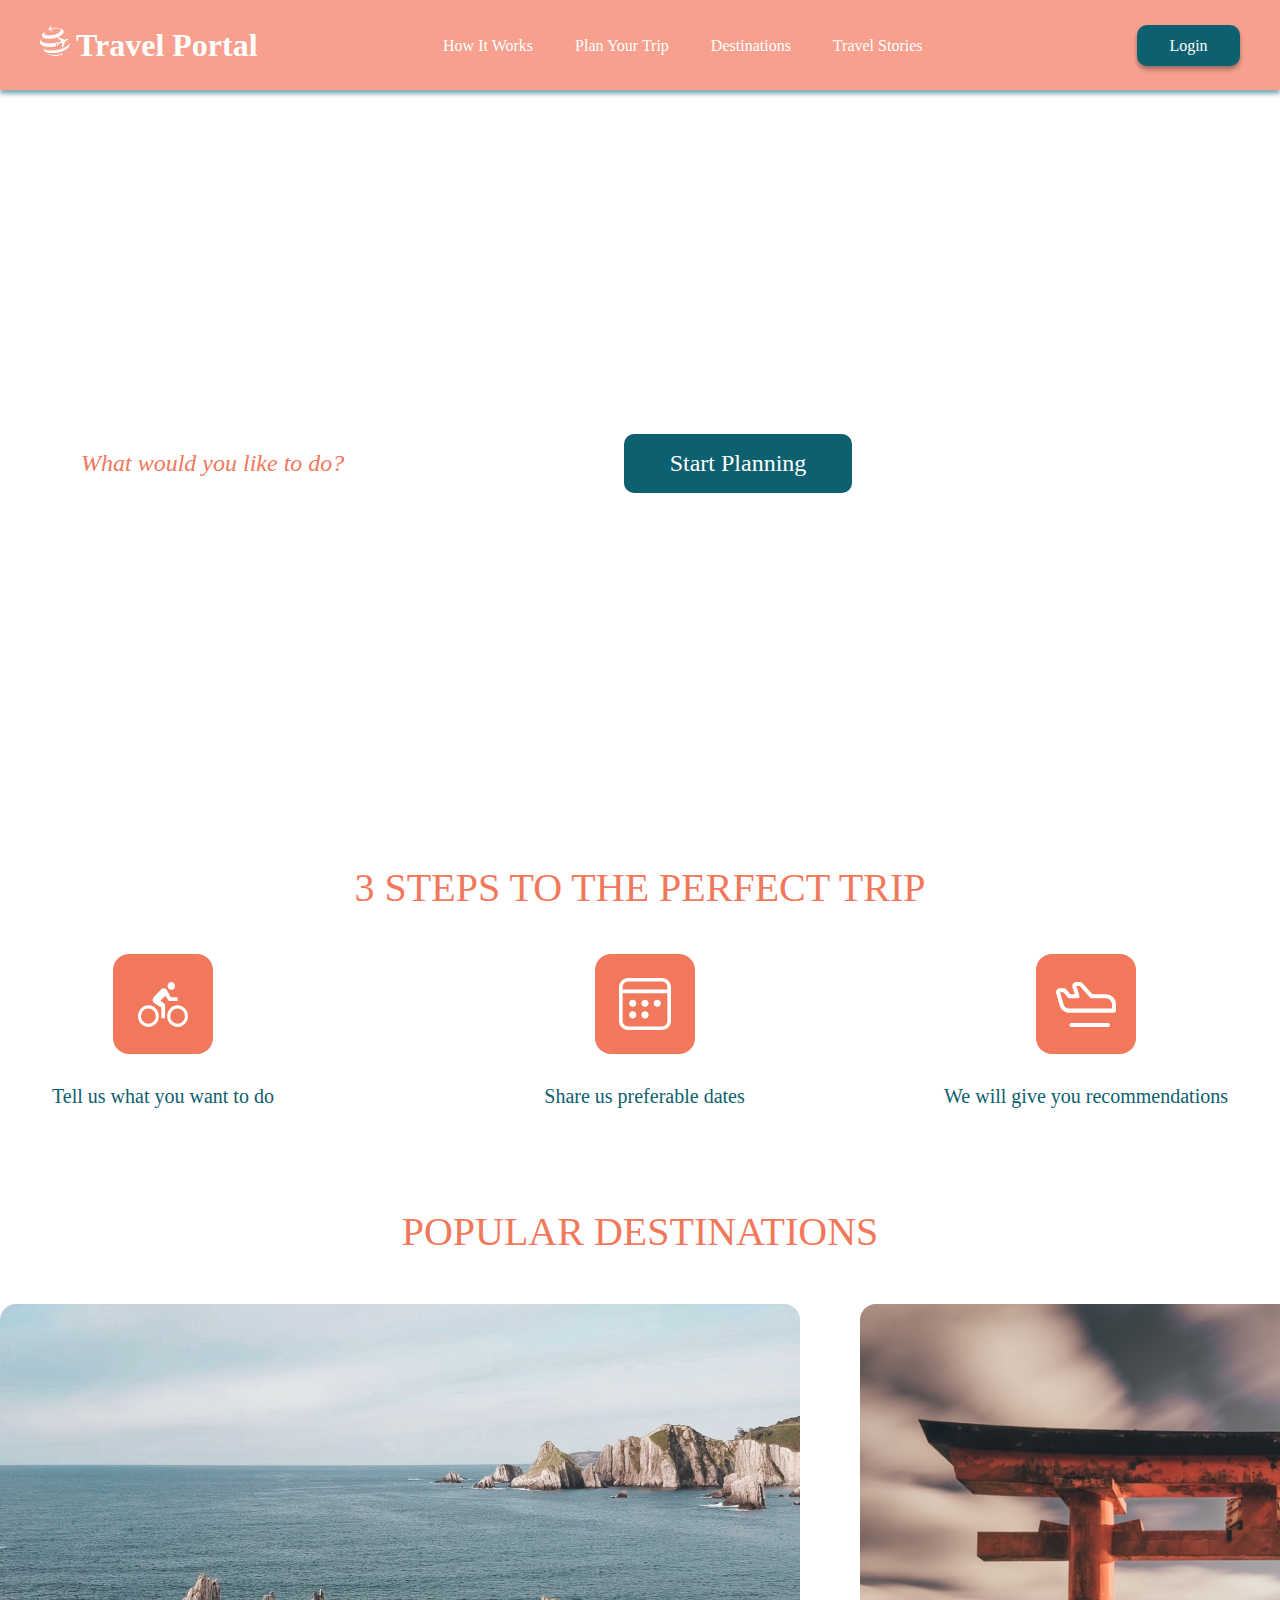
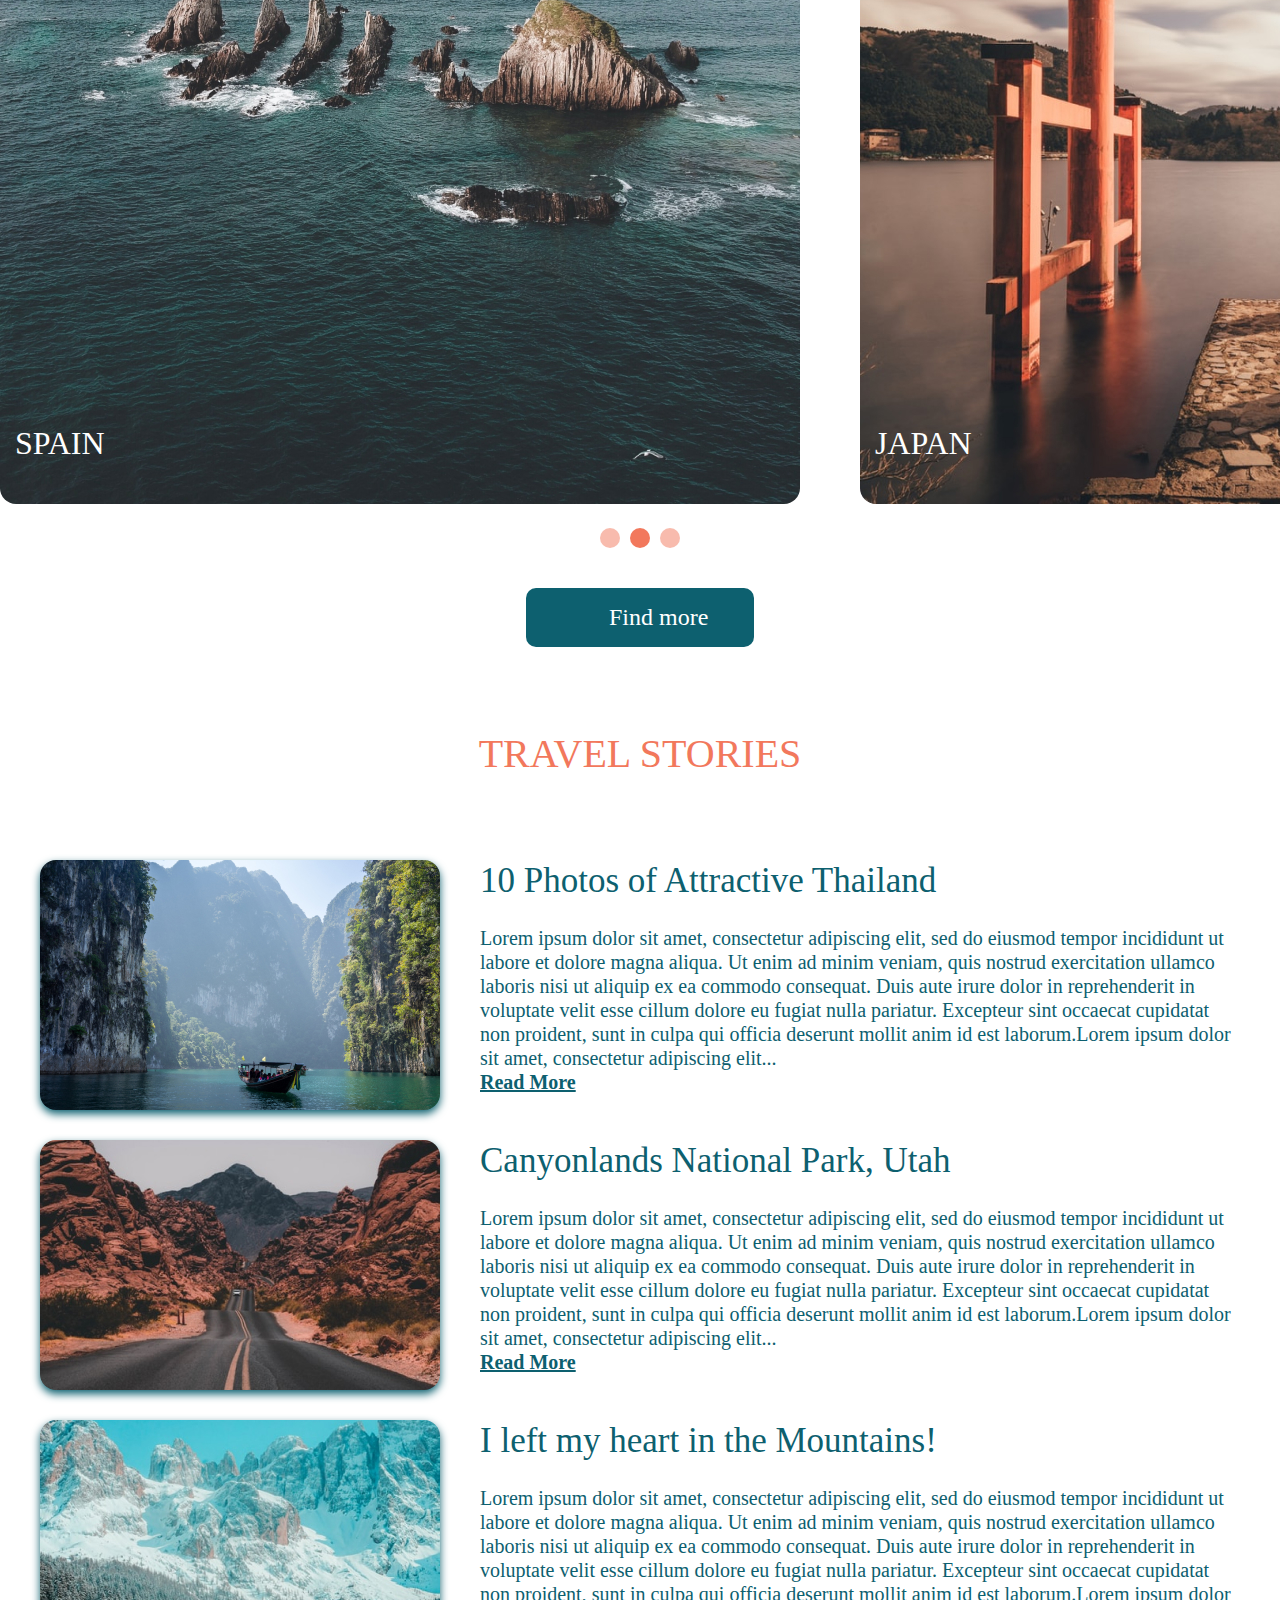
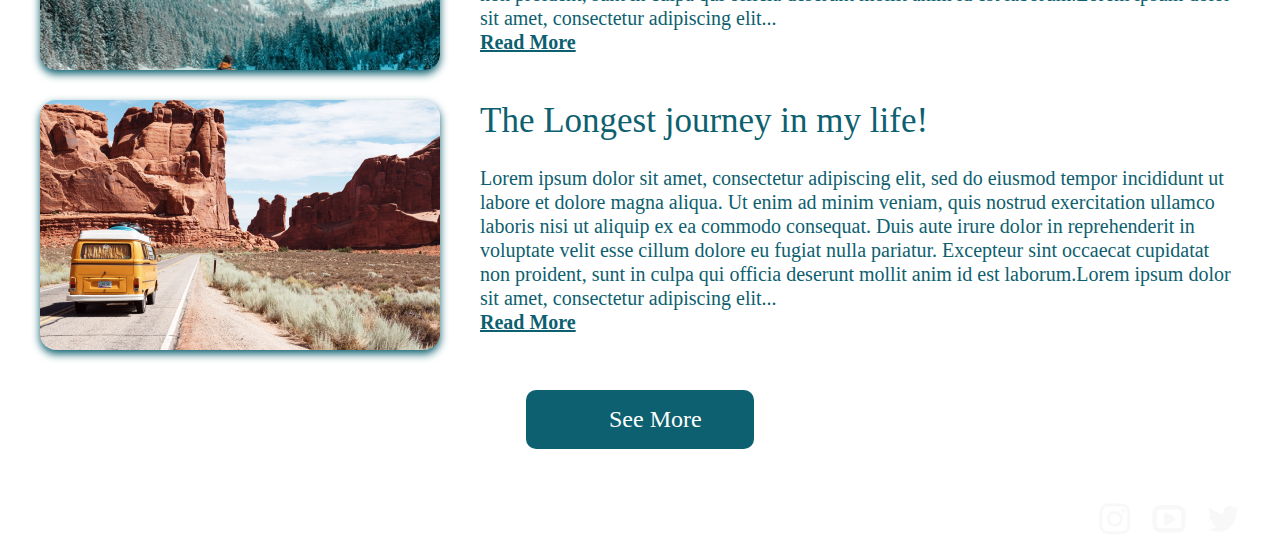
==== commit 83737716: "fix: some bugs for responsiveness" ====
--- a/travel/index.html
+++ b/travel/index.html
@@ -11,191 +11,230 @@
 </head>
 
 <body class="body">
-    <div class="container">
-        <div class="background-top">
-            <header class="header">
-                <div class="content-container header__container">
-                    <div class="logo">
-                        <p class="logo__title">Travel Portal</p>
-                        <a class="logo__link" href="#">
-                            <img class="logo__img" src="assets/svg/site-logo.svg" alt="Travel Portal logo" width="30"
-                                height="30">
-                        </a>
-                    </div>
-                    <nav class="nav">
-                        <ul class="nav__list">
-                            <li class="nav__item">
-                                <a class="nav__link" href="#preview">How It Works</a>
-                            </li>
-                            <li class="nav__item">
-                                <a class="nav__link" href="#steps">Plan Your Trip</a>
-                            </li>
-                            <li class="nav__item">
-                                <a class="nav__link" href="#destinations">Destinations</a>
-                            </li>
-                            <li class="nav__item">
-                                <a class="nav__link" href="#stories">Travel Stories</a>
-                            </li>
-                        </ul>
-                    </nav>
-                    <button class="button">
-                        <a class="button__link" href="#">Login</a>
-                    </button>
-                </div>
-            </header>
-            <main class="main">
-                <section class="preview" id="preview">
-                    <div class="content-container">
-                        <h1 class="preview__title">Explore the beauty of<br>the World</h1>
-                        <p class="preview__text">Recieve personalized recommendations for countries, hotels, activities
-                            and
-                            more
-                        </p>
-                        <div class="preview__search">
-                            <input class="preview__input" type="text" placeholder="What would you like to do?">
-                            <button class="button preview__button">
-                                <a class="button__link" href="#">Start Planning</a>
-                            </button>
-                        </div>
-                    </div>
-                </section>
-        </div>
-        <section class="steps" id="steps">
-            <div class="content-container">
-                <h2 class="title steps__title">3 steps to the perfect trip</h2>
-                <ul class="steps__list">
-                    <li class="steps__item">
-                        <img class="steps__img" src="assets/svg/steps-bicycle.svg" alt="Bicycle" width="50" height="45">
-                        <p class="steps__text">Tell us what you want to do</p>
-                    </li>
-                    <li class="steps__item">
-                        <img class="steps__img" src="assets/svg/steps-calendar.svg" alt="Calendar" width="52"
-                            height="52">
-                        <p class="steps__text">Share us preferable dates</p>
-                    </li>
-                    <li class="steps__item">
-                        <img class="steps__img" src="assets/svg/steps-airplane.svg" alt="Airplane" width="60"
-                            height="45">
-                        <p class="steps__text">We will give you recommendations</p>
+    <div class="container body__container">
+        <header class="header">
+            <div class="content-container header__container">
+                <div class="logo">
+                    <p class="logo__title">Travel Portal</p>
+                    <a class="logo__link" href="#">
+                        <img class="logo__img" src="assets/svg/site-logo.svg" alt="Travel Portal logo" width="30"
+                            height="30">
+                    </a>
+                </div>
+                <nav class="nav">
+                    <ul class="nav__list">
+                        <li class="nav__item">
+                            <a class="nav__link" href="#preview">How It Works</a>
+                        </li>
+                        <li class="nav__item">
+                            <a class="nav__link" href="#steps">Plan Your Trip</a>
+                        </li>
+                        <li class="nav__item">
+                            <a class="nav__link" href="#destinations">Destinations</a>
+                        </li>
+                        <li class="nav__item">
+                            <a class="nav__link" href="#stories">Travel Stories</a>
+                        </li>
+                    </ul>
+                </nav>
+                <form class="button-form" action="#">
+                    <button class="button header__button">Login</button>
+                </form>
+            </div>
+        </header>
+        <main class="main">
+            <section class="preview" id="preview">
+                <div class="content-container">
+                    <h1 class="preview__title">Explore the beauty of<br>the World</h1>
+                    <p class="preview__text">Recieve personalized recommendations for countries, hotels, activities
+                        and
+                        more
+                    </p>
+                    <form class="button-form preview__search-form" action="#">
+                        <input class="preview__input" type="text" placeholder="What would you like to do?">
+                        <button class="button preview__button">Start Planning</button>
+                    </form>
+                </div>
+            </section>
+            <section class="steps" id="steps">
+                <div class="content-container">
+                    <h2 class="title steps__title">3 steps to the perfect trip</h2>
+                    <ul class="steps__list">
+                        <li class="steps__item">
+                            <div class="img-wrapper">
+                                <img class="steps__img" src="assets/svg/steps-bicycle.svg" alt="Bicycle" width="50"
+                                    height="45">
+                            </div>
+                            <p class="steps__text">Tell us what you want to do</p>
+                        </li>
+                        <li class="steps__item">
+                            <div class="img-wrapper">
+                                <img class="steps__img" src="assets/svg/steps-calendar.svg" alt="Calendar" width="52"
+                                    height="52">
+                            </div>
+                            <p class="steps__text">Share us preferable dates</p>
+                        </li>
+                        <li class="steps__item">
+                            <div class="img-wrapper">
+                                <img class="steps__img" src="assets/svg/steps-airplane.svg" alt="Airplane" width="60"
+                                    height="45">
+                            </div>
+                            <p class="steps__text">We will give you recommendations</p>
+                        </li>
+                    </ul>
+                </div>
+            </section>
+            <section class="destinations" id="destinations">
+                <h2 class="title destinations__title">Popular destinations</h2>
+                <ul class="destinations__list">
+                    <li class="destinations__item">
+                        <img class="destinations__img" src="assets/img/destinations-spain.jpg" alt="Spain" width="800"
+                            height="800">
+                        <p class="destinations__text">Spain</p>
+                    </li>
+                    <li class="destinations__item">
+                        <img class="destinations__img" src="assets/img/destinations-japan.jpg" alt="Japan" width="800"
+                            height="800">
+                        <p class="destinations__text">Japan</p>
+                    </li>
+                    <li class="destinations__item">
+                        <img class="destinations__img" src="assets/img/destinations-usa.jpg" alt="USA" width="800"
+                            height="800">
+                        <p class="destinations__text">USA</p>
                     </li>
                 </ul>
-            </div>
-        </section>
-        <section class="destinations" id="destinations">
-            <h2 class="title destinations__title">Popular destinations</h2>
-            <img class="destinations__img" src="assets/img/destinations-japan.jpg" alt="Japan" width="800" height="800">
-            <p class="destinations__text">Japan</p>
-            <img class="destinations__img" src="assets/img/destinations-usa.jpg" alt="USA" width="800" height="800">
-            <p class="destinations__text">USA</p>
-            <img class="destinations__img" src="assets/img/destinations-spain.jpg" alt="Spain" width="800" height="800">
-            <p class="destinations__text">Spain</p>
-            <button class="button">
-                <a class="button__link" href="#">Find more</a>
-            </button>
-        </section>
-        <section class="stories" id="stories">
-            <h2 class="title stories__title">Travel Stories</h2>
-            <ul class="stories__list">
-                <li class="stories__item">
-                    <h3 class="stories__subtitle">10 Photos of Attractive Thailand</h3>
-                    <img class="stories__img" src="assets/img/stories-river.jpg" alt="River" width="400" height="250">
-                    <p class="stories__text">Lorem ipsum dolor sit amet, consectetur adipiscing elit, sed do
-                        eiusmod
-                        tempor incididunt ut labore et dolore magna
-                        aliqua. Ut enim ad minim veniam, quis nostrud exercitation ullamco laboris nisi ut
-                        aliquip
-                        ex ea commodo consequat. Duis
-                        aute irure dolor in reprehenderit in voluptate velit esse cillum dolore eu fugiat
-                        nulla
-                        pariatur. Excepteur sint
-                        occaecat cupidatat non proident, sunt in culpa qui officia deserunt mollit anim id
-                        est
-                        laborum.Lorem ipsum dolor sit
-                        amet, consectetur adipiscing elit...</p>
-                    <a class="stories__link" href="#">Read more</a>
-                </li>
-                <li class="stories__item">
-                    <h3 class="stories__subtitle">Canyonlands National Park, Utah</h3>
-                    <img class="stories__img" src="assets/img/stories-long-road.jpg" alt="Long road" width="400"
-                        height="250">
-                    <p class="stories__text">Lorem ipsum dolor sit amet, consectetur adipiscing elit, sed do
-                        eiusmod
-                        tempor incididunt ut labore et dolore magna
-                        aliqua. Ut enim ad minim veniam, quis nostrud exercitation ullamco laboris nisi ut
-                        aliquip
-                        ex ea commodo consequat. Duis
-                        aute irure dolor in reprehenderit in voluptate velit esse cillum dolore eu fugiat
-                        nulla
-                        pariatur. Excepteur sint
-                        occaecat cupidatat non proident, sunt in culpa qui officia deserunt mollit anim id
-                        est
-                        laborum.Lorem ipsum dolor sit
-                        amet, consectetur adipiscing elit...</p>
-                    <a class="stories__link" href="#">Read more</a>
-                </li>
-                <li class="stories__item">
-                    <h3 class="stories__subtitle">I left my heart in the Mountains!</h3>
-                    <img class="stories__img" src="assets/img/stories-mountains.jpg" alt="Mountains" width="400"
-                        height="250">
-                    <p class="stories__text">Lorem ipsum dolor sit amet, consectetur adipiscing elit, sed do
-                        eiusmod
-                        tempor incididunt ut labore et dolore magna
-                        aliqua. Ut enim ad minim veniam, quis nostrud exercitation ullamco laboris nisi ut
-                        aliquip
-                        ex ea commodo consequat. Duis
-                        aute irure dolor in reprehenderit in voluptate velit esse cillum dolore eu fugiat
-                        nulla
-                        pariatur. Excepteur sint
-                        occaecat cupidatat non proident, sunt in culpa qui officia deserunt mollit anim id
-                        est
-                        laborum.Lorem ipsum dolor sit
-                        amet, consectetur adipiscing elit...</p>
-                    <a class="stories__link" href="#">Read more</a>
-                </li>
-                <li class="stories__item">
-                    <h3 class="stories__subtitle">The Longest journey in my life!</h3>
-                    <img class="stories__img" src="assets/img/stories-canyon.jpg" alt="Canyon" width="400" height="250">
-                    <p class="stories__text">Lorem ipsum dolor sit amet, consectetur adipiscing elit, sed do
-                        eiusmod
-                        tempor incididunt ut labore et dolore magna
-                        aliqua. Ut enim ad minim veniam, quis nostrud exercitation ullamco laboris nisi ut
-                        aliquip
-                        ex ea commodo consequat. Duis
-                        aute irure dolor in reprehenderit in voluptate velit esse cillum dolore eu fugiat
-                        nulla
-                        pariatur. Excepteur sint
-                        occaecat cupidatat non proident, sunt in culpa qui officia deserunt mollit anim id
-                        est
-                        laborum.Lorem ipsum dolor sit
-                        amet, consectetur adipiscing elit...</p>
-                    <a class="stories__link" href="#">Read more</a>
-                </li>
-            </ul>
-            <button class="button">
-                <a class="button__link" href="#">See More</a>
-            </button>
-        </section>
+                <ul class="pagination__list">
+                    <li class="pagination__item">Spain</li>
+                    <li class="pagination__item pagination__item--active">Japan</li>
+                    <li class="pagination__item">USA</li>
+                </ul>
+                <form class="button-form destinations__button-form" action="#">
+                    <button class="button button--long">Find more</button>
+                </form>
+            </section>
+            <section class="stories" id="stories">
+                <div class="content-container">
+                    <h2 class="title stories__title">Travel Stories</h2>
+                    <ul class="stories__list">
+                        <li class="stories__item">
+                            <div class="right-column">
+                                <h3 class="stories__subtitle">10 Photos of Attractive Thailand</h3>
+                                <p class="stories__text">Lorem ipsum dolor sit amet, consectetur adipiscing elit, sed do
+                                    eiusmod
+                                    tempor incididunt ut labore et dolore magna
+                                    aliqua. Ut enim ad minim veniam, quis nostrud exercitation ullamco laboris nisi ut
+                                    aliquip
+                                    ex ea commodo consequat. Duis
+                                    aute irure dolor in reprehenderit in voluptate velit esse cillum dolore eu fugiat
+                                    nulla
+                                    pariatur. Excepteur sint
+                                    occaecat cupidatat non proident, sunt in culpa qui officia deserunt mollit anim id
+                                    est
+                                    laborum.Lorem ipsum dolor sit
+                                    amet, consectetur adipiscing elit...</p>
+                                <a class="stories__link" href="#">Read More</a>
+                            </div>
+                            <div class="left-column">
+                                <img class="stories__img" src="assets/img/stories-river.jpg" alt="River" width="400"
+                                    height="250">
+                            </div>
+                        </li>
+                        <li class="stories__item">
+                            <div class="right-column">
+                                <h3 class="stories__subtitle">Canyonlands National Park, Utah</h3>
+                                <p class="stories__text">Lorem ipsum dolor sit amet, consectetur adipiscing elit, sed do
+                                    eiusmod
+                                    tempor incididunt ut labore et dolore magna
+                                    aliqua. Ut enim ad minim veniam, quis nostrud exercitation ullamco laboris nisi ut
+                                    aliquip
+                                    ex ea commodo consequat. Duis
+                                    aute irure dolor in reprehenderit in voluptate velit esse cillum dolore eu fugiat
+                                    nulla
+                                    pariatur. Excepteur sint
+                                    occaecat cupidatat non proident, sunt in culpa qui officia deserunt mollit anim id
+                                    est
+                                    laborum.Lorem ipsum dolor sit
+                                    amet, consectetur adipiscing elit...</p>
+                                <a class="stories__link" href="#">Read More</a>
+                            </div>
+                            <div class="left-column">
+                                <img class="stories__img" src="assets/img/stories-long-road.jpg" alt="Long road"
+                                    width="400" height="250">
+                            </div>
+                        </li>
+                        <li class="stories__item">
+                            <div class="right-column">
+                                <h3 class="stories__subtitle">I left my heart in the Mountains!</h3>
+                                <p class="stories__text">Lorem ipsum dolor sit amet, consectetur adipiscing elit, sed do
+                                    eiusmod
+                                    tempor incididunt ut labore et dolore magna
+                                    aliqua. Ut enim ad minim veniam, quis nostrud exercitation ullamco laboris nisi ut
+                                    aliquip
+                                    ex ea commodo consequat. Duis
+                                    aute irure dolor in reprehenderit in voluptate velit esse cillum dolore eu fugiat
+                                    nulla
+                                    pariatur. Excepteur sint
+                                    occaecat cupidatat non proident, sunt in culpa qui officia deserunt mollit anim id
+                                    est
+                                    laborum.Lorem ipsum dolor sit
+                                    amet, consectetur adipiscing elit...</p>
+                                <a class="stories__link" href="#">Read More</a>
+                            </div>
+                            <div class="left-column">
+                                <img class="stories__img" src="assets/img/stories-mountains.jpg" alt="Mountains"
+                                    width="400" height="250">
+                            </div>
+                        </li>
+                        <li class="stories__item">
+                            <div class="right-column">
+                                <h3 class="stories__subtitle">The Longest journey in my life!</h3>
+                                <p class="stories__text">Lorem ipsum dolor sit amet, consectetur adipiscing elit, sed do
+                                    eiusmod
+                                    tempor incididunt ut labore et dolore magna
+                                    aliqua. Ut enim ad minim veniam, quis nostrud exercitation ullamco laboris nisi ut
+                                    aliquip
+                                    ex ea commodo consequat. Duis
+                                    aute irure dolor in reprehenderit in voluptate velit esse cillum dolore eu fugiat
+                                    nulla
+                                    pariatur. Excepteur sint
+                                    occaecat cupidatat non proident, sunt in culpa qui officia deserunt mollit anim id
+                                    est
+                                    laborum.Lorem ipsum dolor sit
+                                    amet, consectetur adipiscing elit...</p>
+                                <a class="stories__link" href="#">Read More</a>
+                            </div>
+                            <div class="left-column">
+                                <img class="stories__img" src="assets/img/stories-canyon.jpg" alt="Canyon" width="400"
+                                    height="250">
+                            </div>
+                        </li>
+                    </ul>
+                    <form class="button-form" action="#">
+                        <button class="button button--long">See More</button>
+                    </form>
+                </div>
+            </section>
         </main>
         <footer class="footer">
-            <div class="content-container">
+            <div class="content-container footer__container">
                 <p class="footer__copyright">All Rights Reserved &copy; Travel Portal</p>
                 <ul class="social-list">
                     <li class="social-list__item">
                         <a class="social-list__link" href="https://github.com/comeback-khv">
                             <img class="social-list__img" src="assets/svg/social-instagram.svg" alt="Instagram"
-                                width="31" height="31">
+                                width="34" height="34">
                         </a>
                     </li>
                     <li class="social-list__item">
                         <a class="social-list__link" href="https://github.com/comeback-khv">
-                            <img class="social-list__img" src="assets/svg/social-youtube.svg" alt="Youtube" width="33"
-                                height="27">
+                            <img class="social-list__img" src="assets/svg/social-youtube.svg" alt="Youtube" width="34"
+                                height="34">
                         </a>
                     </li>
                     <li class="social-list__item">
                         <a class="social-list__link" href="https://github.com/comeback-khv">
-                            <img class="social-list__img" src="assets/svg/social-twitter.svg" alt="Twitter" width="32"
-                                height="26">
+                            <img class="social-list__img" src="assets/svg/social-twitter.svg" alt="Twitter" width="34"
+                                height="34">
                         </a>
                     </li>
                 </ul>
--- a/travel/style.css
+++ b/travel/style.css
@@ -1,12 +1,21 @@
 @font-face {
     font-family: "Aleo";
     src: url(assets/fonts/Aleo-Regular-400.ttf);
+    font-style: normal;
+    font-weight: 400;
+}
+
+@font-face {
+    font-family: "Aleo";
+    src: url(assets/fonts/Aleo-Regular-Italic-400.ttf);
+    font-style: italic;
     font-weight: 400;
 }
 
 @font-face {
     font-family: "Aleo";
     src: url(assets/fonts/Aleo-Bold-700.ttf);
+    font-style: normal;
     font-weight: 700;
 }
 
@@ -20,31 +29,39 @@
 @font-face {
     font-family: "Magra";
     src: url(assets/fonts/Magra-Bold-600.ttf);
+    font-style: normal;
     font-weight: 600;
 }
 
 @font-face {
     font-family: "Red Hat Text";
     src: url(assets/fonts/RedHatText-Medium-500.ttf);
+    font-style: normal;
     font-weight: 500;
 }
 
+html {
+    scroll-behavior: smooth;
+}
+
 .body {
+    margin: 0;
+    background-image: url(assets/img/background-top.jpg), url(assets/img/background-bottom.jpg);
+    background-repeat: no-repeat, no-repeat;
+    background-position: top, bottom;
+    background-size: 1440px 765px, 1440px 1331px;
+}
+
+.container {
+    max-width: 1440px;
+    margin: 0 auto;
+}
+
+.body__container {
     display: flex;
     flex-direction: column;
     justify-content: space-between;
     min-height: 100vh;
-    margin: 0;
-}
-
-.container {
-    max-width: 1440px;
-    margin: 0 auto;
-}
-
-.background-top {
-    background-image: url(assets/img/preview-nature.jpg);
-    background-repeat: no-repeat;
 }
 
 .content-container {
@@ -53,8 +70,7 @@
 }
 
 .header {
-    margin-bottom: 20px;
-    height: 90px;
+    margin-bottom: 32px;
     background: rgba(242, 120, 92, 0.7);
     box-shadow: 0px 4px 4px rgba(13, 96, 111, 0.5);
 }
@@ -91,10 +107,12 @@
 .nav__list {
     display: flex;
     justify-content: space-between;
-    width: 527px;
+    align-items: center;
+    gap: 42px;
     height: 21px;
     margin: 0;
     padding: 0;
+    margin-right: 29px;
     list-style: none;
 }
 
@@ -110,9 +128,28 @@
     color: #FFFFFF;
 }
 
+.nav__link:hover {
+    text-decoration: underline;
+    color: #0D606F;
+    transition-duration: 1s;
+}
+
+.nav__link:active {
+    text-decoration: none;
+    color: #1b5461;
+    transition-duration: 0.5s;
+}
+
+.nav__link:focus {
+    text-decoration: none;
+    color: #3a0829;
+    transition-duration: 1s;
+}
+
 .button {
     width: 103px;
     height: 41px;
+    cursor: pointer;
     font-family: 'Red Hat Text';
     font-weight: 500;
     font-size: 16px;
@@ -120,19 +157,35 @@
     border: none;
     border-radius: 10px;
     background: #0D606F;
+    color: #FFFFFF;
+}
+
+.button:hover {
+    background: #0e434e;
+    transition-duration: 1s;
+}
+
+.button:active {
+    background: #04252c;
+    transition-duration: 0.5s;
+}
+
+.button:focus {
+    background: #04252c;
+    transition-duration: 1s;
+}
+
+.header__button {
     box-shadow: 0px 4px 4px rgba(0, 0, 0, 0.25), 0px 2px 3px rgba(13, 96, 111, 0.16);
 }
 
-.button__link {
-    text-decoration: none;
-    color: #FFFFFF;
-}
-
 .main__wrapper {}
 
 .main {}
 
-.preview {}
+.preview {
+    margin-bottom: 350px;
+}
 
 .preview__title {
     margin: 0;
@@ -156,44 +209,38 @@
     color: #FFFFFF;
 }
 
-.preview__search {
+.preview__search-form {
     position: relative;
+    display: flex;
+    justify-content: space-between;
+    align-items: center;
+    max-width: 832px;
+    border-radius: 16px;
+    background: rgba(255, 255, 255, 0.7);
 }
 
 .preview__input {
     box-sizing: border-box;
     padding-left: 41px;
-    width: 892px;
     height: 95px;
-    border-radius: 16px;
     border: none;
     outline: none;
-    font-family: Aleo;
+    font-family: 'Aleo';
+    font-style: italic;
     font-size: 24px;
-    font-style: italic;
     font-weight: 400;
-    line-height: 29px;
-    letter-spacing: 0em;
+    background: transparent;
+}
+
+.preview__input::placeholder {
     color: #F2785C;
-    background: rgba(255, 255, 255, 0.7);
-}
-
-.preview__input::placeholder {
-    font-family: Aleo;
-    font-size: 24px;
-    font-style: italic;
-    font-weight: 400;
-    line-height: 29px;
-    letter-spacing: 0em;
-    color: #F2785C;
 }
 
 .preview__button {
-    position: absolute;
-    top: 18px;
-    left: 646px;
     width: 228px;
     height: 59px;
+    margin-right: 20px;
+    font-size: 24px;
 }
 
 .steps {
@@ -220,18 +267,32 @@
     justify-content: space-between;
     margin: 0;
     padding: 0;
+    padding: 0 12px;
     list-style: none;
 }
 
-.steps__item {}
-
-.steps__img {
+.steps__item {
+    display: flex;
+    flex-direction: column;
+    align-items: center;
+}
+
+.steps__item:nth-child(2) {
+    padding-left: 71px;
+}
+
+.img-wrapper {
+    display: flex;
+    justify-content: center;
+    align-items: center;
     margin-bottom: 30px;
+    height: 100px;
     width: 100px;
-    height: 100px;
     border-radius: 16px;
     background: #F2785C;
 }
+
+.steps__img {}
 
 .steps__text {
     margin: 0;
@@ -243,33 +304,143 @@
     color: #0D606F;
 }
 
-.destinations {}
+.destinations {
+    overflow: hidden;
+}
 
 .destinations__title {
     margin-bottom: 46px;
 }
 
-.destinations__img {}
-
-.destinations__text {}
-
-.stories {}
+.destinations__list {
+    display: flex;
+    justify-content: space-around;
+    gap: 60px;
+    margin: 0;
+    padding: 0;
+    margin-bottom: 20px;
+    list-style: none;
+}
+
+.destinations__item {
+    position: relative;
+}
+
+.destinations__img {
+    border-radius: 16px;
+}
+
+.pagination__list {
+    display: flex;
+    justify-content: center;
+    list-style: none;
+    margin: 0;
+    margin-bottom: 40px;
+    padding: 0;
+}
+
+.pagination__item {
+    margin-right: 10px;
+    width: 20px;
+    height: 20px;
+    font-size: 0;
+    border-radius: 50%;
+    background: rgba(242, 120, 92, 0.5);
+}
+
+.pagination__item--active {
+    background: #F2785C;
+}
+
+.pagination__item:last-child {
+    margin-right: 0;
+}
+
+.destinations__text {
+    position: absolute;
+    top: 718px;
+    left: 15px;
+    margin: 0;
+    text-transform: uppercase;
+    font-family: 'Red Hat Text';
+    font-weight: 500;
+    font-size: 32px;
+    line-height: 42px;
+    color: #FFFFFF;
+}
+
+.destinations__button {
+    position: relative;
+    display: block;
+    margin: 0 auto;
+    margin-bottom: 80px;
+}
+
+.stories {
+    padding-bottom: 41px;
+    background: rgba(255, 255, 255, 0.7);
+}
 
 .stories__title {
-    margin-bottom: 40px;
+    margin-bottom: 80px;
 }
 
 .stories__list {
     margin: 0;
     padding: 0;
     list-style: none;
-    background-image: url(assets/img/stories-nature.jpg);
-}
-
-.stories__item {}
+    margin-bottom: 36px;
+}
+
+.stories__item {
+    display: flex;
+    justify-content: space-around;
+    flex-wrap: wrap;
+    gap: 40px;
+    margin-bottom: 26px;
+}
+
+.stories__item:last-child {
+    margin-bottom: 0px;
+}
+
+.button--long {
+    position: relative;
+    display: block;
+    margin: 0 auto;
+    width: 228px;
+    height: 59px;
+    text-align: left;
+    padding-left: 83px;
+    font-size: 24px;
+}
+
+.button--long::before {
+    position: absolute;
+    content: "";
+    width: 40px;
+    height: 40px;
+    top: 8.5px;
+    left: 32px;
+    background-image: url(assets/svg/arrow-right.svg);
+}
+
+.destinations__button-form {
+    margin-bottom: 80px;
+}
+
+
+.left-column {
+    order: -1;
+}
+
+.right-column {
+    max-width: 760px;
+}
 
 .stories__subtitle {
     margin: 0;
+    margin-bottom: 24px;
     font-family: 'Aleo';
     font-weight: 400;
     font-size: 35px;
@@ -278,8 +449,12 @@
 }
 
 .stories__img {
+    border-radius: 16px;
     filter: drop-shadow(0px 4px 4px #0D606F);
-    border-radius: 16px;
+}
+
+.stories__img:hover {
+    opacity: 0.8;
 }
 
 .stories__text {
@@ -300,10 +475,35 @@
     color: #0D606F;
 }
 
+.stories__link:hover {
+    color: #a55746;
+    transition-duration: 1s;
+}
+
+.stories__link:active {
+    color: #a55746;
+    text-decoration: none;
+    transition-duration: 0.5s;
+}
+
+.stories__link:focus {
+    color: #a55746;
+    text-decoration: none;
+    transition-duration: 1s;
+}
+
 .footer {}
 
+.footer__container {
+    display: flex;
+    justify-content: flex-end;
+    align-items: center;
+    height: 61px;
+}
+
 .footer__copyright {
     margin: 0;
+    margin-right: 328px;
     font-family: 'Red Hat Text';
     font-weight: 500;
     font-size: 16px;
@@ -313,12 +513,19 @@
 
 .social-list {
     display: flex;
+    align-items: center;
     list-style: none;
     margin: 0;
     padding: 0;
 }
 
-.social-list__item {}
+.social-list__item {
+    margin-right: 20px;
+}
+
+.social-list__item:last-child {
+    margin-right: 0px;
+}
 
 .social-list__link {}
 
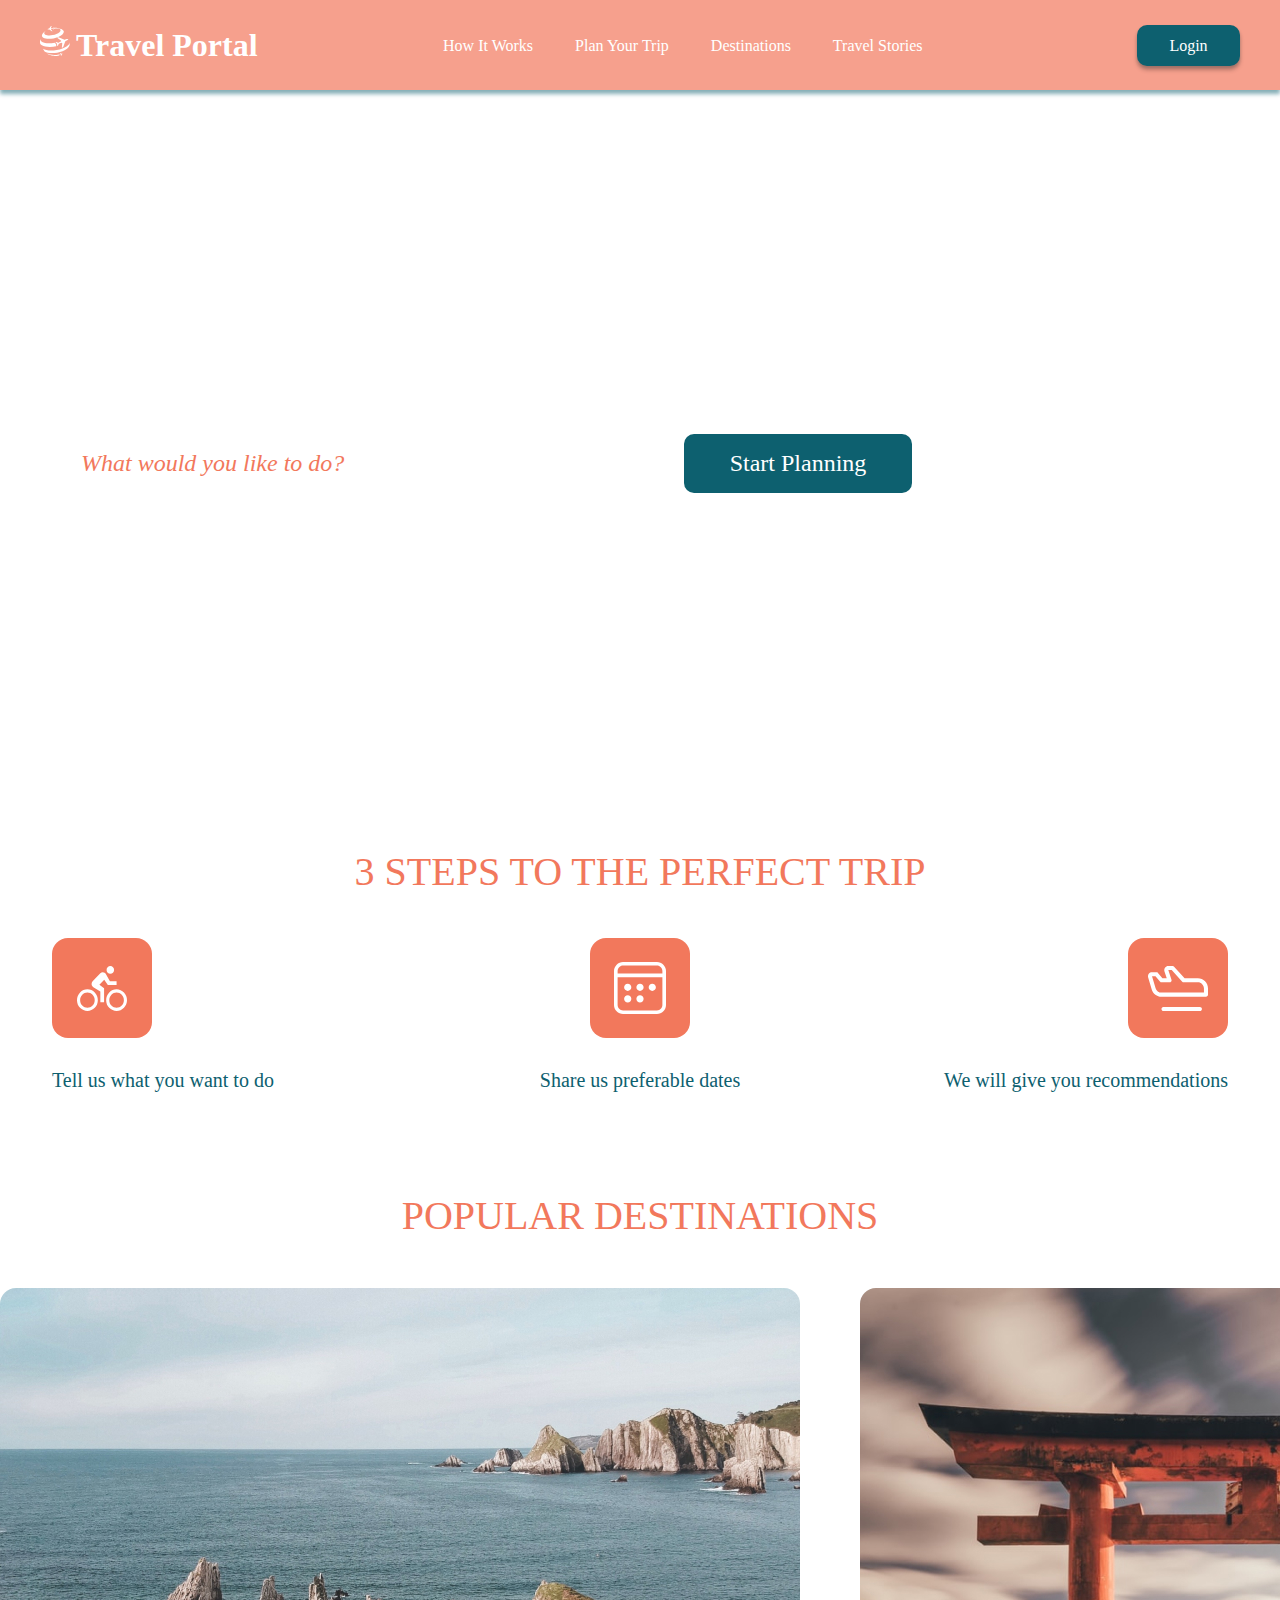
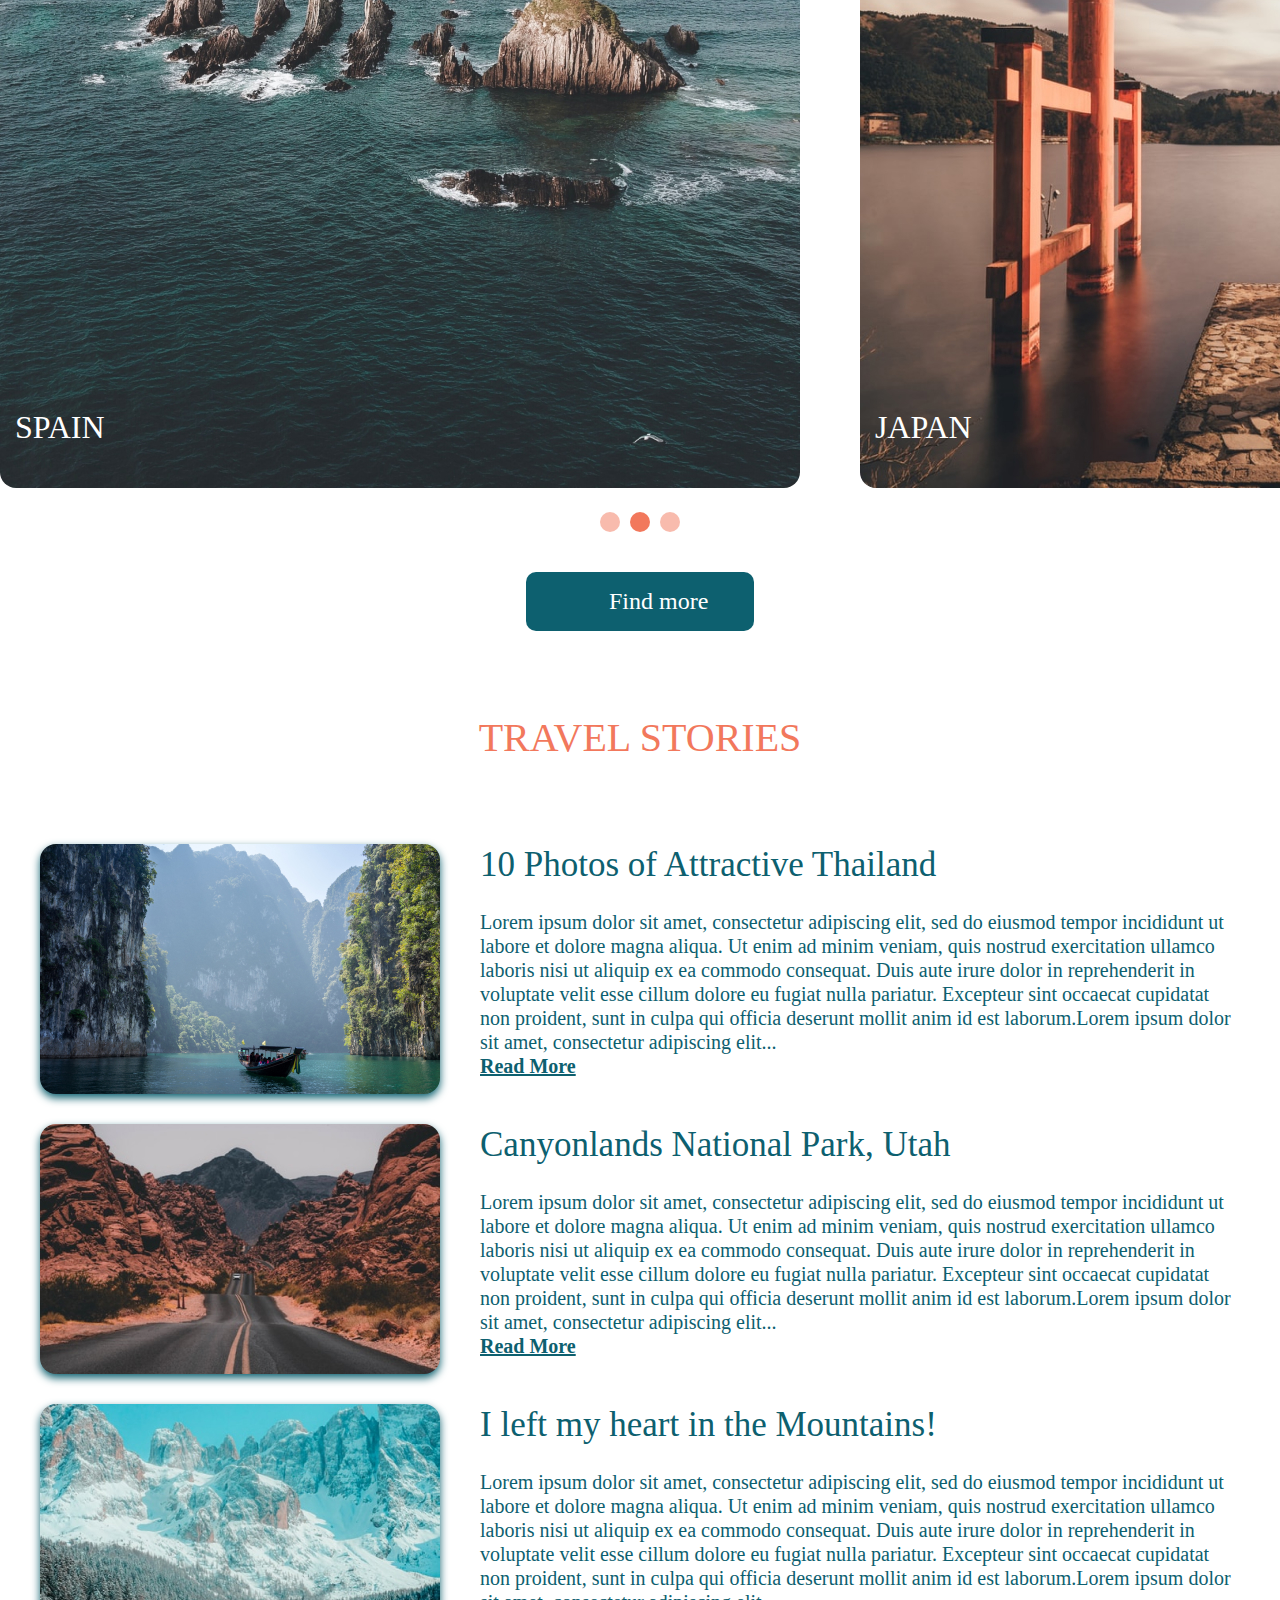
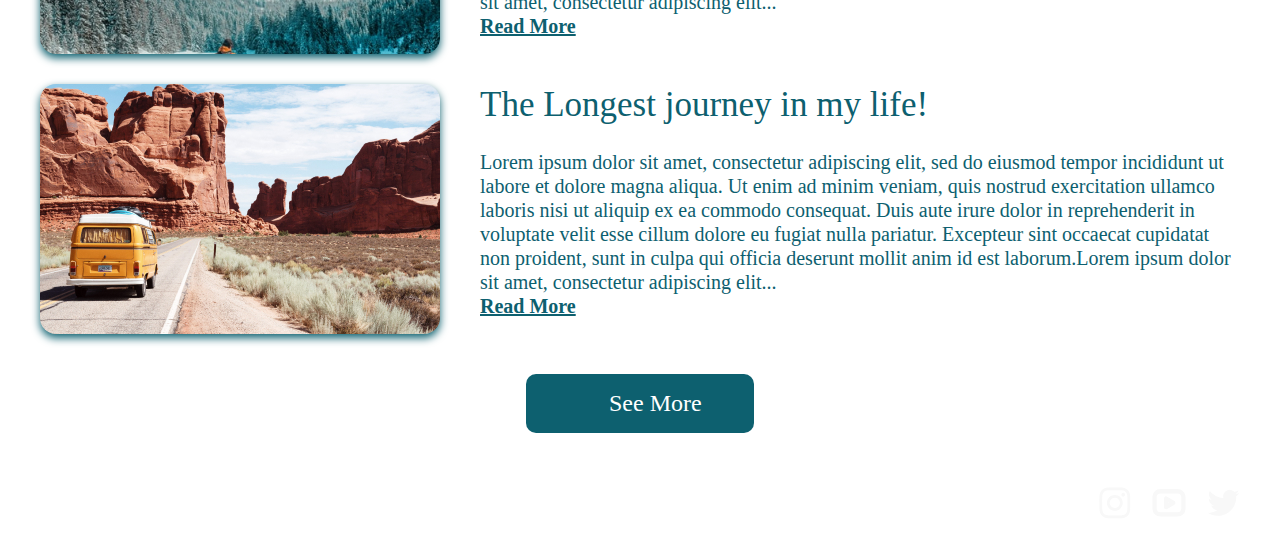
==== commit 6dc1de7f: "feat: add pics for mobile and add some adaptive" ====
--- a/travel/index.html
+++ b/travel/index.html
@@ -46,7 +46,7 @@
             <section class="preview" id="preview">
                 <div class="content-container">
                     <h1 class="preview__title">Explore the beauty of<br>the World</h1>
-                    <p class="preview__text">Recieve personalized recommendations for countries, hotels, activities
+                    <p class="preview__text">Receive personalized recommendations for countries, hotels, activities
                         and
                         more
                     </p>
@@ -62,22 +62,22 @@
                     <ul class="steps__list">
                         <li class="steps__item">
                             <div class="img-wrapper">
-                                <img class="steps__img" src="assets/svg/steps-bicycle.svg" alt="Bicycle" width="50"
-                                    height="45">
+                                <img class="steps__img steps__img--bicycle" src="assets/svg/steps-bicycle.svg"
+                                    alt="Bicycle" width="50" height="45">
                             </div>
                             <p class="steps__text">Tell us what you want to do</p>
                         </li>
                         <li class="steps__item">
                             <div class="img-wrapper">
-                                <img class="steps__img" src="assets/svg/steps-calendar.svg" alt="Calendar" width="52"
-                                    height="52">
+                                <img class="steps__img steps__img--calendar" src="assets/svg/steps-calendar.svg"
+                                    alt="Calendar" width="52" height="52">
                             </div>
                             <p class="steps__text">Share us preferable dates</p>
                         </li>
                         <li class="steps__item">
                             <div class="img-wrapper">
-                                <img class="steps__img" src="assets/svg/steps-airplane.svg" alt="Airplane" width="60"
-                                    height="45">
+                                <img class="steps__img steps__img--airplane" src="assets/svg/steps-airplane.svg"
+                                    alt="Airplane" width="60" height="45">
                             </div>
                             <p class="steps__text">We will give you recommendations</p>
                         </li>
@@ -90,16 +90,22 @@
                     <li class="destinations__item">
                         <img class="destinations__img" src="assets/img/destinations-spain.jpg" alt="Spain" width="800"
                             height="800">
+                        <img class="destinations__img--mobile" src="assets/img/destinations-spain-mobile.jpg"
+                            alt="Spain" width="360" height="210">
                         <p class="destinations__text">Spain</p>
                     </li>
                     <li class="destinations__item">
                         <img class="destinations__img" src="assets/img/destinations-japan.jpg" alt="Japan" width="800"
                             height="800">
+                        <img class="destinations__img--mobile" src="assets/img/destinations-japan-mobile.jpg"
+                            alt="Japan" width="360" height="210">
                         <p class="destinations__text">Japan</p>
                     </li>
                     <li class="destinations__item">
                         <img class="destinations__img" src="assets/img/destinations-usa.jpg" alt="USA" width="800"
                             height="800">
+                        <img class="destinations__img--mobile" src="assets/img/destinations-usa-mobile.jpg" alt="USA"
+                            width="360" height="210">
                         <p class="destinations__text">USA</p>
                     </li>
                 </ul>
@@ -137,6 +143,8 @@
                             <div class="left-column">
                                 <img class="stories__img" src="assets/img/stories-river.jpg" alt="River" width="400"
                                     height="250">
+                                <img class="stories__img--mobile" src="assets/img/stories-river-mobile.jpg" alt="River"
+                                    width="155" height="130">
                             </div>
                         </li>
                         <li class="stories__item">
@@ -160,6 +168,8 @@
                             <div class="left-column">
                                 <img class="stories__img" src="assets/img/stories-long-road.jpg" alt="Long road"
                                     width="400" height="250">
+                                <img class="stories__img--mobile" src="assets/img/stories-long-road-mobile.jpg"
+                                    alt="Long road" width="155" height="130">
                             </div>
                         </li>
                         <li class="stories__item">
@@ -183,6 +193,8 @@
                             <div class="left-column">
                                 <img class="stories__img" src="assets/img/stories-mountains.jpg" alt="Mountains"
                                     width="400" height="250">
+                                <img class="stories__img--mobile" src="assets/img/stories-mountains-mobile.jpg"
+                                    alt="Mountains" width="155" height="130">
                             </div>
                         </li>
                         <li class="stories__item">
@@ -206,6 +218,8 @@
                             <div class="left-column">
                                 <img class="stories__img" src="assets/img/stories-canyon.jpg" alt="Canyon" width="400"
                                     height="250">
+                                <img class="stories__img--mobile" src="assets/img/stories-canyon-mobile.jpg"
+                                    alt="Canyon" width="155" height="130">
                             </div>
                         </li>
                     </ul>
--- a/travel/style.css
+++ b/travel/style.css
@@ -184,7 +184,7 @@
 .main {}
 
 .preview {
-    margin-bottom: 350px;
+    margin-bottom: 334px;
 }
 
 .preview__title {
@@ -214,7 +214,7 @@
     display: flex;
     justify-content: space-between;
     align-items: center;
-    max-width: 832px;
+    max-width: 892px;
     border-radius: 16px;
     background: rgba(255, 255, 255, 0.7);
 }
@@ -275,10 +275,15 @@
     display: flex;
     flex-direction: column;
     align-items: center;
-}
-
-.steps__item:nth-child(2) {
-    padding-left: 71px;
+    width: 33.3%;
+}
+
+.steps__item:first-child {
+    align-items: flex-start;
+}
+
+.steps__item:last-child {
+    align-items: flex-end;
 }
 
 .img-wrapper {
@@ -296,6 +301,7 @@
 
 .steps__text {
     margin: 0;
+    text-align: center;
     font-family: Aleo;
     font-size: 20px;
     font-weight: 400;
@@ -328,6 +334,12 @@
 
 .destinations__img {
     border-radius: 16px;
+}
+
+.destinations__img--mobile {
+    display: none;
+    border-radius: 16px;
+    filter: drop-shadow(0px 4px 4px rgba(0, 0, 0, 0.25));
 }
 
 .pagination__list {
@@ -457,6 +469,10 @@
     opacity: 0.8;
 }
 
+.stories__img--mobile {
+    display: none;
+}
+
 .stories__text {
     margin: 0;
     font-family: 'Aleo';
@@ -529,4 +545,207 @@
 
 .social-list__link {}
 
-.social-list__img {}+.social-list__img {}
+
+@media screen and (max-width: 390px) {
+    .body {
+        background: url(assets/img/background-top-mobile.jpg), url(assets/img/background-bottom-mobile.jpg);
+        background-repeat: no-repeat, no-repeat;
+        background-position: top, bottom;
+        background-size: 390px 251px, 390px 693px;
+    }
+
+    .content-container {
+        max-width: 360px;
+        margin: 0 auto;
+    }
+
+    .logo__title {
+        display: none;
+    }
+
+    .header {
+        background: linear-gradient(180deg, #0D606F 0%, rgba(13, 96, 111, 0) 25.1%);
+        box-shadow: none;
+    }
+
+    .nav {
+        display: none;
+    }
+
+    .header__button {
+        display: none;
+    }
+
+    .preview {
+        margin-bottom: 81px;
+    }
+
+    .preview__title {
+        display: none;
+    }
+
+    .preview__text {
+        display: none;
+    }
+
+    .preview__search-form {
+        max-width: 360px;
+    }
+
+    .preview__input {
+        max-width: 240px;
+        height: 48px;
+        padding-left: 16.55px;
+        font-size: 14px;
+        line-height: 16.8px;
+    }
+
+    .preview__button {
+        width: 92px;
+        height: 30px;
+        font-size: 11px;
+        line-height: 14.55px;
+    }
+
+    .title {
+        font-size: 14px;
+        line-height: 18.52px;
+    }
+
+    .img-wrapper {
+        height: 70px;
+        width: 70px;
+    }
+
+    .steps__title {
+        margin-bottom: 20px;
+    }
+
+    .steps__img--bicycle {
+        width: 35px;
+        height: 31.5px;
+    }
+
+    .steps__img--calendar {
+        width: 35px;
+        height: 35px;
+    }
+
+    .steps__img--airplane {
+        width: 40px;
+        height: 30px;
+    }
+
+    .steps {
+        margin-bottom: 20px;
+    }
+
+    .steps__text {
+        font-size: 10px;
+        line-height: 12px;
+    }
+
+    .destinations__title {
+        margin-bottom: 20px;
+    }
+
+    .destinations__img {
+        margin-bottom: 10px;
+    }
+
+    .button--long:before {
+        width: 10px;
+        height: 10px;
+        left: 12px;
+        top: 10px;
+        background-size: contain;
+    }
+
+    .button--long {
+        width: 92px;
+        height: 30px;
+        padding-left: 28px;
+        font-size: 11px;
+        line-height: 14.55px;
+    }
+
+    .destinations {
+        position: relative;
+    }
+
+    .destinations__button-form {
+        margin-bottom: 20px;
+    }
+
+    .destinations__img {
+        display: none;
+    }
+
+    .destinations__img--mobile {
+        display: block;
+    }
+
+    .pagination__list {
+        content: "";
+        position: absolute;
+        top: 230px;
+        left: 160px;
+    }
+
+    .pagination__item {
+        width: 8px;
+        height: 8px;
+    }
+
+    .stories {
+        padding-bottom: 12px;
+    }
+
+    .stories__title {
+        margin-bottom: 20px;
+    }
+
+    .stories__subtitle {
+        margin-bottom: 10px;
+        font-size: 11px;
+        font-weight: 700;
+        line-height: 13.2px;
+    }
+
+    .stories__list {
+        margin-bottom: 10px;
+    }
+
+    .stories__item {
+        gap: 10px;
+    }
+
+    .stories__text {
+        font-size: 9px;
+        line-height: 10.8px;
+    }
+
+    .stories__link {
+        font-size: 9px;
+        line-height: 10.8px;
+    }
+
+    .stories__img {
+        display: none;
+    }
+
+    .stories__img--mobile {
+        display: block;
+        border-radius: 16px;
+        filter: drop-shadow(0px 4px 4px #0D606F);
+    }
+
+    .footer__container {
+        height: 65px;
+    }
+
+    .footer__copyright {
+        display: none;
+    }
+}